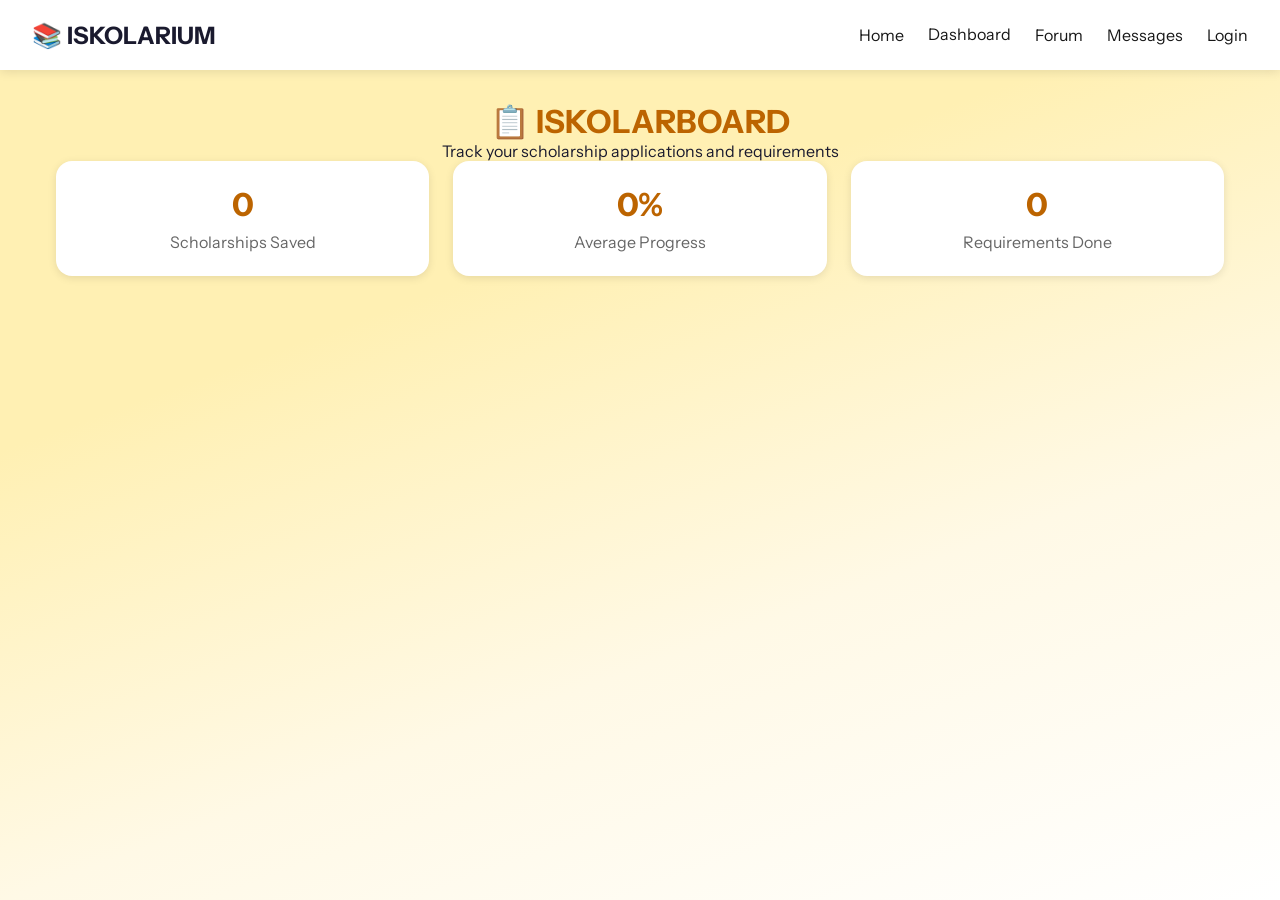
==== dashboard.html @ cd7c4dad "Ready for production" ====
<!DOCTYPE html>
<html lang="en">
<head>
    <meta charset="UTF-8">
    <meta name="viewport" content="width=device-width, initial-scale=1.0, viewport-fit=cover">
    <title>IskolarHub - Your Dashboard</title>
    <link href="https://fonts.googleapis.com/css2?family=Instrument+Sans:wght@400;500;600;700&display=swap" rel="stylesheet">
    <link rel="stylesheet" href="style.css">
    <script src="script.js"></script>
</head>
<body id="dashboard-page">
    <nav>
        <div class="logo">📚 ISKOLARIUM</div>
        <div class="nav-links">
            <a href="index.html">Home</a>
            <a href="dashboard.html" class="active">Dashboard</a>
            <a href="forum.html">Forum</a>
            <a href="messages.html">Messages</a>
            <a href="login.html" id="loginNavLink">Login</a>
            <span id="userWelcome" style="display:none;"></span>
            <button id="logoutBtn" onclick="logout()" style="display:none;" class="nav-btn">Logout</button>
        </div>
    </nav>

    <div class="container">
        <div class="page-header">
            <h1>📋 ISKOLARBOARD</h1>
            <p>Track your scholarship applications and requirements</p>
            <div id="scholarship-list" class="grid-container">
                
        </div>

        <!-- Summary Stats -->
        <div class="summary-stats">
            <div class="summary-card">
                <div class="summary-number" id="totalSaved">0</div>
                <div class="summary-label">Scholarships Saved</div>
            </div>
            <div class="summary-card">
                <div class="summary-number" id="totalProgress">0%</div>
                <div class="summary-label">Average Progress</div>
            </div>
            <div class="summary-card">
                <div class="summary-number" id="totalCompleted">0</div>
                <div class="summary-label">Requirements Done</div>
            </div>
        </div>

        <!-- Tracked Scholarships List -->
        <div id="trackedList"></div>

        <!-- Empty State (shown when no scholarships saved) -->
        <div id="emptyState" class="empty-state" style="display: none;">
            <div class="empty-icon">📭</div>
            <h3>No Scholarships Saved Yet</h3>
            <p>Browse scholarships and save the ones you're interested in.</p>
            <a href="scholarships.html" class="btn-primary">Browse Scholarships →</a>
        </div>
    </div>

    <script>
        window.onload = function() {
            checkLoginStatusOnPage();
            loadDashboard();
        }
    </script>
    <script src="script.js"></script>
</body>
</html>
---- style.css ----
/*============ initialization=================*/
* {
    font-family: 'Instrument Sans', sans-serif;
}


/* ============================================================
   MOBILE FIXES - 
   ============================================================ */

/* Fix viewport and overflow issues */
html, body {
    width: 100%;
    overflow-x: hidden;
    position: relative;
}

body {
    margin: 0;
    padding: 0;
    min-height: 100vh;
}

/* Prevent horizontal scroll on all elements */
* {
    max-width: 100%;
    box-sizing: border-box;
}

/* Make containers responsive */
.container {
    width: 100%;
    max-width: 1200px;
    margin: 0 auto;
    padding: 0 1rem;
    overflow-x: hidden;
}

/* Make all images responsive */
img, picture, video, canvas, svg {
    display: block;
    max-width: 100%;
    height: auto;
}

/* Mobile navigation fixes */
@media (max-width: 768px) {
    nav {
        flex-direction: column;
        padding: 0.75rem;
        gap: 0.5rem;
    }
    
    .nav-links {
        flex-wrap: wrap;
        justify-content: center;
        gap: 0.75rem;
    }
    
    .nav-links a {
        font-size: 0.9rem;
        padding: 0.4rem 0.6rem;
    }
    
    .hero h1 {
        font-size: 1.8rem;
    }
    
    .hero p {
        font-size: 1rem;
    }
    
    .hero-buttons {
        flex-direction: column;
        gap: 0.75rem;
    }
    
    .hero-buttons a {
        width: 100%;
        text-align: center;
    }
    
    .features-grid {
        grid-template-columns: 1fr;
    }
    
    .steps {
        flex-direction: column;
        align-items: center;
    }
    
    .stats-grid {
        flex-direction: column;
        gap: 1.5rem;
    }
    
    .filter-card input {
        width: 100%;
        margin-right: 0;
    }
    
    .scholarship-card {
        flex-direction: column;
        text-align: center;
    }
    
    .save-btn {
        width: 100%;
        margin-top: 0.5rem;
    }
    
    /* Forum mobile fixes */
    .post-options {
        flex-direction: column;
        align-items: flex-start;
        gap: 0.5rem;
    }
    
    .forum-filter {
        justify-content: center;
    }
    
    /* Messages mobile fixes */
    .messages-container {
        flex-direction: column;
    }
    
    .conversations-sidebar {
        width: 100%;
        border-right: none;
        border-bottom: 1px solid #e0e0e0;
    }
    
    .message {
        max-width: 85%;
    }
    
    /* Dashboard mobile fixes */
    .summary-stats {
        grid-template-columns: 1fr;
    }
    
    .dashboard-header {
        flex-direction: column;
        gap: 0.5rem;
        text-align: center;
    }
    
    /* Modal mobile fixes */
    .modal-content {
        width: 95%;
        margin: 1rem;
    }
}

/* Touch-friendly button sizes */
button, 
.btn-primary, 
.btn-secondary,
.save-btn,
.send-btn,
.nav-btn,
.upvote-btn,
.resolve-btn {
    min-height: 44px;
    touch-action: manipulation;
}

/*===================================================*/
* {
    margin: 0;
    padding: 0;
    box-sizing: border-box;
}

body {
    font-family: -apple-system, BlinkMacSystemFont, 'Segoe UI', Roboto, system-ui, sans-serif;
    background: #f8f9fa;
    color: #1a1a2e;
}

/* ============================================================
   NAVIGATION
   ============================================================ */
nav {
    background: #FFFFFF;
    color: #1a1a2e;
    padding: 1rem 2rem;
    display: flex;
    justify-content: space-between;
    align-items: center;
    position: sticky;
    top: 0;
    z-index: 100;
    box-shadow: 0 2px 10px rgba(0,0,0,0.1);
}

.logo {
    font-size: 1.5rem;
    font-weight: bold;
}

.nav-links {
    display: flex;
    align-items: center;
    gap: 1.5rem;
}

.nav-links a {
    color: rgb(23, 23, 23);
    text-decoration: none;
    padding: 0.5rem 0;
    transition: opacity 0.3s;
}

.nav-links a:hover {
    opacity: 0.8;
}

.nav-links a.active {
    border-bottom: 2px solid white;
}

.nav-btn {
    background: rgba(255,255,255,0.2);
    border: none;
    color: white;
    padding: 0.5rem 1rem;
    border-radius: 8px;
    cursor: pointer;
    font-size: 0.9rem;
}

.nav-btn:hover {
    background: rgba(255,255,255,0.3);
}

#userWelcome {
    color: #ffd700;
    font-size: 0.9rem;
}

/* ============================================================
   BUTTONS
   ============================================================ */
.btn-primary {
    background: #FFD700;
    color: #000000;
    border: none;
    padding: 0.75rem 1.5rem;
    border-radius: 8px;
    font-size: 1rem;
    cursor: pointer;
    text-decoration: none;
    display: inline-block;
    transition: background 0.3s;
}

.btn-primary:hover {
    background: #FFD700;
}

.btn-secondary {
    background: transparent;
    color: #FFD700;
    border: 2px solid #FFD700;
    padding: 0.75rem 1.5rem;
    border-radius: 8px;
    font-size: 1rem;
    cursor: pointer;
    text-decoration: none;
    display: inline-block;
    transition: all 0.3s;
}

.btn-secondary:hover {
    background: #FFD700;
    color: white;
}

/* ============================================================
   HERO SECTION
   ============================================================ */
.hero {
    background-image: url('image/Background_sun.png');
    background-size: cover;
    background-position: center;
    background-repeat: no-repeat;
    color: rgb(0, 0, 0);
    min-height: 600px;  
    padding: 6rem 4rem;
    text-align: center;
}

.hero-content {
    background: white;        
    padding: 1.5rem;          
    border-radius: 16px;      
    box-shadow: 0 2px 8px rgba(0,0,0,0.1);  
    max-width: 800px;
    margin: 0 auto;
}

.hero h1 {
    font-size: 3rem;
    margin-bottom: 1rem;
    font-family: 'Fraunces';
}

.hero .highlight {
    color: #bc6400;
}

.hero p {
    font-size: 1.2rem;
    opacity: 0.9;
    margin-bottom: 2rem;
}

.hero-buttons {
    display: flex;
    gap: 1rem;
    justify-content: center;
}

/* ============================================================
   FEATURES SECTION
   ============================================================ */
.features {
    background: #FFF9E6;
    border-radius: 20px;
    padding: 4rem 2rem;
    min-height: 400px;
    margin: 0 auto;
    text-align: center;
}

.features h2 {
    font-size: 2rem;
    font-family: 'Fraunces';
    margin-bottom: 2rem;
    color: #1a1a2e;
}

.features-grid {
    display: grid;
    grid-template-columns: repeat(auto-fit, minmax(250px, 1fr));
    gap: 2rem;
}

.feature-card {
    background: white;
    padding: 2rem;
    border-radius: 16px;
    box-shadow: 0 4px 15px rgba(0,0,0,0.1);
    transition: transform 0.3s;
}

.feature-card:hover {
    transform: translateY(-5px);
}

.feature-icon {
    font-size: 3rem;
    margin-bottom: 1rem;
}

.feature-card h3 {
    margin-bottom: 0.5rem;
    color: #bc6400;
}

/* ============================================================
   HOW IT WORKS
   ============================================================ */
.how-it-works {
    background-image: url('image/footstep_background.png');
    background-size: cover;
    background-position: center;
    background-repeat: no-repeat;
    color: rgb(0, 0, 0);
    padding: 4rem 2rem;
    min-height: 600px;
    text-align: center;
}

.how-it-works h2 {
    font-size: 2rem;
    margin-bottom: 2rem;
    font-family: 'Fraunces';
}

.how-it-works h3, .how-it-works p {
    color: #bc6400;
}

.steps {
    display: flex;
    justify-content: center;
    gap: 3rem;
    flex-wrap: wrap;
    max-width: 1000px;
    margin: 0 auto;
}

.step {
    text-align: center;
    flex: 1;
    min-width: 200px;
}

.step-number {
    background: #FFD700;
    color: rgb(0, 0, 0);
    width: 50px;
    height: 50px;
    border-radius: 50%;
    display: flex;
    align-items: center;
    justify-content: center;
    font-size: 1.5rem;
    font-weight: bold;
    margin: 0 auto 1rem;
}

/* ============================================================
   STATS SECTION
   ============================================================ */
.stats {
    background: #FFF0B3;
    color: rgb(15, 15, 15);
    min-height: 400px;
    padding: 3rem 2rem;
}

.stats-grid {
    display: flex;
    justify-content: center;
    gap: 4rem;
    flex-wrap: wrap;
    max-width: 1000px;
    margin: 0 auto;
}

.stat {
    text-align: center;
}

.stat-number {
    font-size: 2.5rem;
    font-weight: bold;
}

.stat-label {
    opacity: 0.9;
}

/* ============================================================
   CTA SECTION
   ============================================================ */
.cta {
    background-image: url('image/magnifying_glass_background.png');
    background-size: cover;
    background-position: center;
    background-repeat: no-repeat;
    color: rgb(0, 0, 0);
    min-height: 600px;
    padding: 4rem 2rem;
    text-align: center;
}

.cta h2 {
    font-size: 2rem;
    margin-bottom: 1rem;
}

.cta p {
    margin-bottom: 2rem;
    opacity: 0.9;
}

/* ============================================================
   FOOTER
   ============================================================ */
footer {
    background: #ffffff;
    color: rgb(0, 0, 0);
    padding: 2rem;
    text-align: center;
}

.footer-logo {
    font-size: 1.5rem;
    margin-bottom: 0.5rem;
}

.footer-bottom {
    margin-top: 1rem;
    padding-top: 1rem;
    border-top: 1px solid rgba(255,255,255,0.1);
    font-size: 0.8rem;
    opacity: 0.7;
}

/* ============================================================
   CONTAINER & PAGE HEADER
   ============================================================ */
.container {
    max-width: 1200px;
    margin: 2rem auto;
    padding: 0 1rem;
}

.page-header {
    text-align: center;
    margin-bottom: 2rem;
}

.page-header h1 {
    color: #bc6400;
    font-size: 2rem;
}

/* ============================================================
   DASHBOARD STYLES
   ============================================================ */
body#dashboard-page {
    background: #FFF0B3;
    background: linear-gradient(160deg,rgba(255, 240, 179, 1) 0%, rgba(255, 240, 179, 1) 33%, rgba(255, 249, 230, 1) 66%, rgba(255, 255, 255, 1) 100%);
    background-size: cover;
    background-position: center;
    background-attachment: fixed;
}
.summary-stats {
    display: grid;
    grid-template-columns: repeat(auto-fit, minmax(200px, 1fr));
    gap: 1.5rem;
    margin-bottom: 2rem;
}

.summary-card {
    background: white;
    padding: 1.5rem;
    border-radius: 16px;
    text-align: center;
    box-shadow: 0 2px 8px rgba(0,0,0,0.1);
}

.summary-number {
    font-size: 2rem;
    font-weight: bold;
    color: #bc6400;
}

.summary-label {
    color: #666;
    margin-top: 0.5rem;
}

.dashboard-card {
    background: white;
    padding: 1.5rem;
    border-radius: 16px;
    margin-bottom: 1rem;
    box-shadow: 0 2px 8px rgba(0,0,0,0.1);
}

.dashboard-header {
    display: flex;
    justify-content: space-between;
    align-items: center;
    margin-bottom: 1rem;
}

.dashboard-title {
    font-size: 1.2rem;
    color: #1a1a2e;
}

.dashboard-status {
    padding: 0.25rem 0.75rem;
    border-radius: 20px;
    font-size: 0.8rem;
}

.status-progress {
    background: #fff3cd;
    color: #856404;
}

.status-completed {
    background: #d4edda;
    color: #155724;
}

.progress-bar {
    background: #e0e0e0;
    border-radius: 10px;
    height: 20px;
    overflow: hidden;
    margin: 1rem 0;
}

.progress-fill {
    background: #bc6400;
    height: 100%;
    width: 0%;
    transition: width 0.3s;
    border-radius: 10px;
}

.checklist {
    margin-top: 1rem;
}

.checklist-item {
    padding: 0.75rem;
    margin: 0.5rem 0;
    background: #f8f9fa;
    border-radius: 8px;
    display: flex;
    align-items: center;
    gap: 0.75rem;
}

.checklist-item input {
    width: 20px;
    height: 20px;
    cursor: pointer;
}

.checklist-item label {
    cursor: pointer;
    flex: 1;
}

.checklist-item.completed label {
    text-decoration: line-through;
    color: #888;
}

.empty-state {
    text-align: center;
    padding: 4rem;
    background: white;
    border-radius: 16px;
}

.empty-icon {
    font-size: 4rem;
    margin-bottom: 1rem;
}

/* ============================================================
   FORUM STYLES
   ============================================================ */
body#forum-page {
    background: #FFF0B3;
    background: linear-gradient(160deg,rgba(255, 240, 179, 1) 0%, rgba(255, 240, 179, 1) 33%, rgba(255, 249, 230, 1) 66%, rgba(255, 255, 255, 1) 100%);
    background-size: cover;
    background-position: center;
    background-attachment: fixed;
}

   .create-post-card {
    background: white;
    padding: 1.5rem;
    border-radius: 16px;
    margin-bottom: 2rem;
    box-shadow: 0 2px 8px rgba(0,0,0,0.1);
}

.create-post-card textarea {
    width: 100%;
    padding: 1rem;
    border: 1px solid #ddd;
    border-radius: 12px;
    font-family: inherit;
    resize: vertical;
    margin-bottom: 1rem;
}

.post-options {
    display: flex;
    justify-content: space-between;
    align-items: center;
}

.checkbox-label {
    display: flex;
    align-items: center;
    gap: 0.5rem;
    cursor: pointer;
}

.forum-filter {
    display: flex;
    gap: 0.5rem;
    margin-bottom: 1.5rem;
    flex-wrap: wrap;
}

.forum-filter button {
    padding: 0.5rem 1rem;
    border: none;
    border-radius: 20px;
    cursor: pointer;
    background: #e0e0e0;
    transition: all 0.3s;
}

.forum-filter .filter-active {
    background: #bc6400;
    color: white;
}

.post-card {
    background: white;
    padding: 1.5rem;
    border-radius: 16px;
    margin-bottom: 1rem;
    box-shadow: 0 1px 4px rgba(0,0,0,0.1);
}

.post-header {
    display: flex;
    justify-content: space-between;
    align-items: center;
    margin-bottom: 1rem;
}

.post-author {
    display: flex;
    align-items: center;
    gap: 0.5rem;
}

.post-author.anonymous {
    color: #888;
    font-style: italic;
}

.post-badge {
    padding: 0.2rem 0.5rem;
    border-radius: 12px;
    font-size: 0.7rem;
    background: #27ae60;
    color: white;
}

.post-content {
    margin-bottom: 1rem;
    line-height: 1.5;
}

.post-actions {
    display: flex;
    gap: 1rem;
    align-items: center;
}

.upvote-btn {
    background: none;
    border: none;
    cursor: pointer;
    font-size: 1rem;
    padding: 0.25rem 0.5rem;
    border-radius: 20px;
    transition: background 0.3s;
}

.upvote-btn:hover {
    background: #f0f0f0;
}

.resolve-btn {
    background: #27ae60;
    color: white;
    border: none;
    padding: 0.25rem 0.75rem;
    border-radius: 20px;
    cursor: pointer;
}

.resolved-badge {
    color: #27ae60;
    font-size: 0.8rem;
}

.comments-section {
    margin-top: 1rem;
    padding-top: 1rem;
    border-top: 1px solid #eee;
}

.comment {
    padding: 0.75rem;
    background: #f8f9fa;
    border-radius: 8px;
    margin-top: 0.5rem;
}

.comment-header {
    font-size: 0.8rem;
    color: #666;
    margin-bottom: 0.25rem;
}

/* ============================================================
   MESSAGES STYLES
   ============================================================ */
body#messages-page {
    background: #FFF9E6 ;
    background: radial-gradient(circle, rgba(255, 249, 230, 1) 0%, rgba(255, 240, 179, 1) 50%, rgba(255, 239, 174, 1) 57%, rgba(255, 232, 121, 1) 93%, rgba(255, 226, 76, 1) 97%, rgba(255, 215, 0, 1) 100%);
    background-size: cover;
    background-position: center;
    background-attachment: fixed;
}
   .messages-container {
    display: flex;
    gap: 1rem;
    background: white;
    border-radius: 16px;
    overflow: hidden;
    box-shadow: 0 2px 8px rgba(0,0,0,0.1);
    min-height: 500px;
}

.conversations-sidebar {
    width: 300px;
    border-right: 1px solid #e0e0e0;
    background: #f8f9fa;
}

.conversations-header {
    display: flex;
    justify-content: space-between;
    align-items: center;
    padding: 1rem;
    border-bottom: 1px solid #e0e0e0;
}

.new-msg-btn {
    background: #bc6400;
    color: white;
    border: none;
    padding: 0.25rem 0.75rem;
    border-radius: 8px;
    cursor: pointer;
}

.conversations-list {
    max-height: 500px;
    overflow-y: auto;
}

.conversation-item {
    padding: 1rem;
    border-bottom: 1px solid #e0e0e0;
    cursor: pointer;
    transition: background 0.3s;
}

.conversation-item:hover {
    background: #f0f0f0;
}

.conversation-item.active {
    background: #e8e8e8;
}

.conversation-name {
    font-weight: 600;
}

.conversation-preview {
    font-size: 0.8rem;
    color: #666;
    margin-top: 0.25rem;
}

.message-area {
    flex: 1;
    display: flex;
    flex-direction: column;
}

.no-conversation {
    display: flex;
    flex-direction: column;
    align-items: center;
    justify-content: center;
    height: 100%;
    min-height: 400px;
    text-align: center;
    color: #888;
}

.conversation-header {
    padding: 1rem;
    border-bottom: 1px solid #e0e0e0;
    background: #f8f9fa;
}

.messages-list {
    flex: 1;
    padding: 1rem;
    overflow-y: auto;
    max-height: 400px;
    display: flex;
    flex-direction: column;
    gap: 1rem;
}

.message {
    max-width: 70%;
    padding: 0.75rem;
    border-radius: 12px;
}

.message-sent {
    align-self: flex-end;
    background: #8B0000;
    color: white;
}

.message-received {
    align-self: flex-start;
    background: #f0f0f0;
}

.message-anonymous {
    font-size: 0.7rem;
    opacity: 0.7;
    margin-top: 0.25rem;
}

.message-input-area {
    padding: 1rem;
    border-top: 1px solid #e0e0e0;
}

.message-input-area textarea {
    width: 100%;
    padding: 0.75rem;
    border: 1px solid #ddd;
    border-radius: 8px;
    font-family: inherit;
    resize: vertical;
}

.message-options {
    display: flex;
    justify-content: space-between;
    align-items: center;
    margin-top: 0.5rem;
}

.send-btn {
    background: #bc6400;
    color: white;
    border: none;
    padding: 0.5rem 1.5rem;
    border-radius: 8px;
    cursor: pointer;
}

/* ============================================================
   MODAL
   ============================================================ */
.modal {
    position: fixed;
    top: 0;
    left: 0;
    width: 100%;
    height: 100%;
    background: rgba(0,0,0,0.5);
    display: flex;
    align-items: center;
    justify-content: center;
    z-index: 1000;
}

.modal-content {
    background: white;
    border-radius: 16px;
    width: 400px;
    max-width: 90%;
}

.modal-header {
    display: flex;
    justify-content: space-between;
    align-items: center;
    padding: 1rem;
    border-bottom: 1px solid #e0e0e0;
}

.close-btn {
    background: none;
    border: none;
    font-size: 1.5rem;
    cursor: pointer;
}

.modal-body {
    padding: 1rem;
}

.modal-body input {
    width: 100%;
    padding: 0.75rem;
    border: 1px solid #ddd;
    border-radius: 8px;
    margin: 0.5rem 0;
}

.search-results {
    max-height: 200px;
    overflow-y: auto;
}

.search-result-item {
    padding: 0.75rem;
    border-bottom: 1px
}
/* ============================================================
   LOGIN PAGE SPECIFIC STYLES
   ============================================================ */

body#login-page {
    background: #FFF0B3;
    background: linear-gradient(160deg, rgba(255, 240, 179, 1) 0%, rgba(255, 240, 179, 1) 33%, rgba(188, 100, 0, 1) 100%);
    min-height: 100vh;
    display: flex;
    flex-direction: column;
}

/* Make nav transparent for login page */
body#login-page nav {
    background: rgba(255,255,255,0.95);
    backdrop-filter: blur(10px);
    box-shadow: 0 2px 10px rgba(0,0,0,0.05);
}

body#login-page .logo {
    color: #bc6400;
}

body#login-page .nav-links a {
    color: #333;
}

body#login-page .nav-links a:hover {
    color: #bc6400;
}

/* Login wrapper */
.login-wrapper {
    flex: 1;
    display: flex;
    align-items: center;
    justify-content: center;
    padding: 2rem;
}

/* Login Card */
.login-card {
    background: white;
    border-radius: 24px;
    padding: 2.5rem;
    width: 100%;
    max-width: 450px;
    box-shadow: 0 20px 40px rgba(0,0,0,0.15);
    animation: fadeInUp 0.5s ease;
}

@keyframes fadeInUp {
    from {
        opacity: 0;
        transform: translateY(30px);
    }
    to {
        opacity: 1;
        transform: translateY(0);
    }
}

/* Header */
.login-header {
    text-align: center;
    margin-bottom: 2rem;
}

.login-icon {
    font-size: 3rem;
    margin-bottom: 1rem;
}

.login-header h2 {
    color: #1a1a2e;
    font-size: 1.8rem;
    margin-bottom: 0.5rem;
}

.login-header p {
    color: #666;
    font-size: 0.9rem;
}

/* Input Groups */
.input-group {
    margin-bottom: 1.5rem;
}

.input-group label {
    display: block;
    margin-bottom: 0.5rem;
    font-weight: 500;
    color: #333;
}

.input-group input {
    width: 100%;
    padding: 1rem;
    border: 2px solid #e0e0e0;
    border-radius: 12px;
    font-size: 1rem;
    transition: all 0.3s;
    font-family: 'Instrument Sans', sans-serif;
    box-sizing: border-box;
}

.input-group input:focus {
    outline: none;
    border-color: #bc6400;
    box-shadow: 0 0 0 3px rgba(102,126,234,0.1);
}

/* Login Button */
.login-btn {
    width: 100%;
    padding: 1rem;
    background: radial-gradient(circle,rgba(255, 215, 0, 1) 0%, rgba(188, 100, 0, 1) 100%);
    color: white;
    border: none;
    border-radius: 12px;
    font-size: 1rem;
    font-weight: 600;
    cursor: pointer;
    transition: transform 0.2s, box-shadow 0.2s;
}

.login-btn:hover {
    transform: translateY(-2px);
    box-shadow: 0 8px 20px rgba(102,126,234,0.4);
}

/* Register Link */
.register-link {
    text-align: center;
    margin-top: 1.5rem;
    padding-top: 1.5rem;
    border-top: 1px solid #e0e0e0;
}

.register-link a {
    color: #667eea;
    text-decoration: none;
    font-weight: 600;
}

.register-link a:hover {
    text-decoration: underline;
}

/* Mobile Responsive */
@media (max-width: 768px) {
    .login-card {
        padding: 1.5rem;
    }
    
    .login-header h2 {
        font-size: 1.5rem;
    }
    
    .input-group input {
        padding: 0.8rem;
    }
}
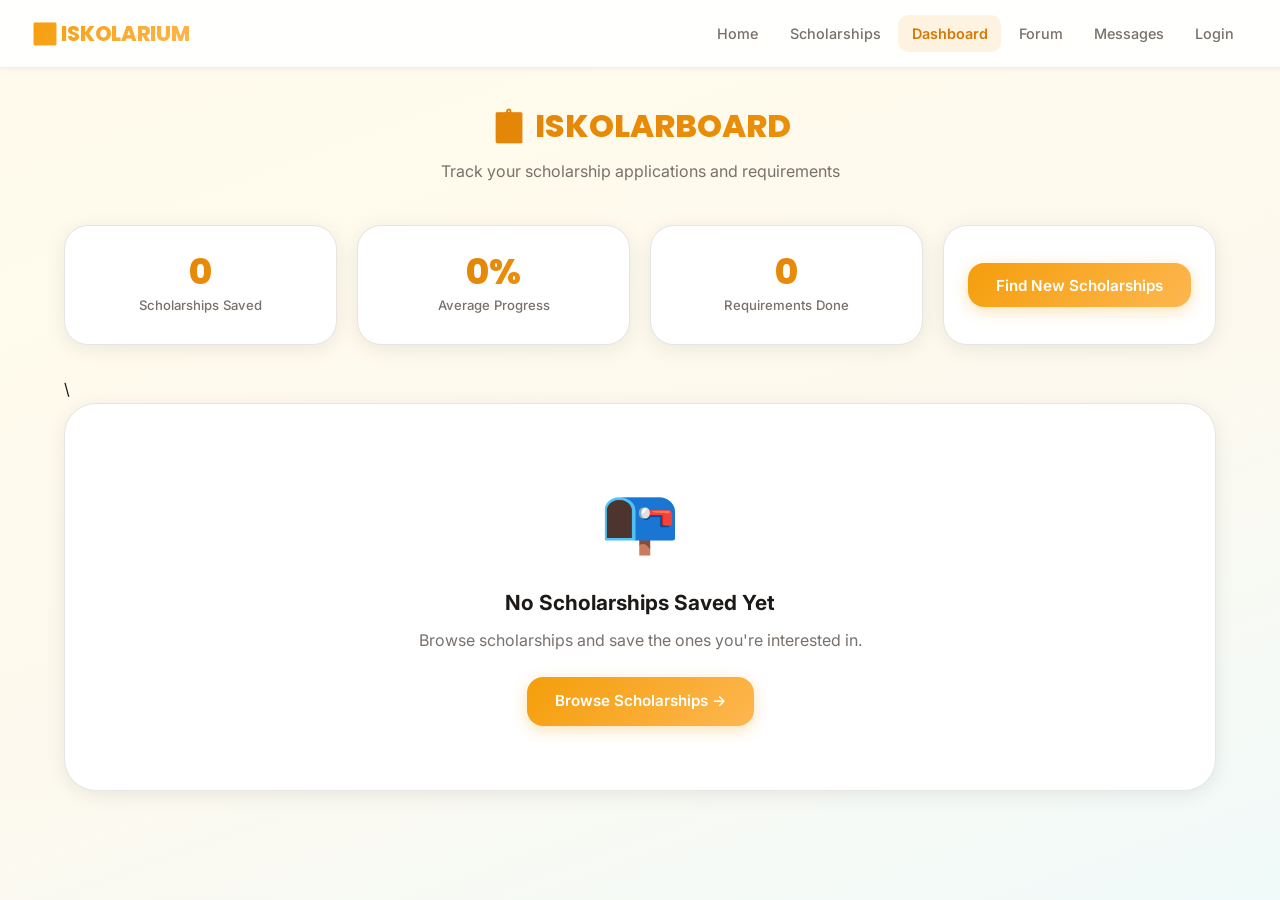
==== commit 94123efd: "revisions only" ====
--- a/dashboard.html
+++ b/dashboard.html
@@ -1,69 +1,99 @@
 <!DOCTYPE html>
 <html lang="en">
 <head>
-    <meta charset="UTF-8">
-    <meta name="viewport" content="width=device-width, initial-scale=1.0, viewport-fit=cover">
-    <title>IskolarHub - Your Dashboard</title>
-    <link href="https://fonts.googleapis.com/css2?family=Instrument+Sans:wght@400;500;600;700&display=swap" rel="stylesheet">
-    <link rel="stylesheet" href="style.css">
-    <script src="script.js"></script>
+  <meta charset="UTF-8">
+  <meta name="viewport" content="width=device-width, initial-scale=1.0, viewport-fit=cover">
+  <meta name="description" content="Iskolarium Dashboard — Track your scholarship applications and requirements.">
+  <title>Iskolarium – My Dashboard</title>
+  <link rel="preconnect" href="https://fonts.googleapis.com">
+  <link href="https://fonts.googleapis.com/css2?family=Inter:wght@300;400;500;600;700&family=Poppins:wght@600;700;800&display=swap" rel="stylesheet">
+  <link rel="stylesheet" href="style.css">
 </head>
 <body id="dashboard-page">
-    <nav>
-        <div class="logo">📚 ISKOLARIUM</div>
-        <div class="nav-links">
-            <a href="index.html">Home</a>
-            <a href="dashboard.html" class="active">Dashboard</a>
-            <a href="forum.html">Forum</a>
-            <a href="messages.html">Messages</a>
-            <a href="login.html" id="loginNavLink">Login</a>
-            <span id="userWelcome" style="display:none;"></span>
-            <button id="logoutBtn" onclick="logout()" style="display:none;" class="nav-btn">Logout</button>
-        </div>
-    </nav>
 
-    <div class="container">
-        <div class="page-header">
-            <h1>📋 ISKOLARBOARD</h1>
-            <p>Track your scholarship applications and requirements</p>
-            <div id="scholarship-list" class="grid-container">
-                
-        </div>
+  <!-- NAV -->
+  <nav>
+    <div class="logo">🌅 ISKOLARIUM</div>
+    <div class="nav-links">
+      <a href="index.html">Home</a>
+      <a href="scholarships.html">Scholarships</a>
+      <a href="dashboard.html" class="active">Dashboard</a>
+      <a href="forum.html">Forum</a>
+      <a href="messages.html">Messages</a>
+      <a href="login.html" id="loginNavLink">Login</a>
+      <span id="userWelcome" style="display:none;"></span>
+      <button id="logoutBtn" onclick="logout()" style="display:none;" class="nav-btn">Logout</button>
+    </div>
+  </nav>
 
-        <!-- Summary Stats -->
-        <div class="summary-stats">
-            <div class="summary-card">
-                <div class="summary-number" id="totalSaved">0</div>
-                <div class="summary-label">Scholarships Saved</div>
-            </div>
-            <div class="summary-card">
-                <div class="summary-number" id="totalProgress">0%</div>
-                <div class="summary-label">Average Progress</div>
-            </div>
-            <div class="summary-card">
-                <div class="summary-number" id="totalCompleted">0</div>
-                <div class="summary-label">Requirements Done</div>
-            </div>
-        </div>
+  <div class="container">
 
-        <!-- Tracked Scholarships List -->
-        <div id="trackedList"></div>
-
-        <!-- Empty State (shown when no scholarships saved) -->
-        <div id="emptyState" class="empty-state" style="display: none;">
-            <div class="empty-icon">📭</div>
-            <h3>No Scholarships Saved Yet</h3>
-            <p>Browse scholarships and save the ones you're interested in.</p>
-            <a href="scholarships.html" class="btn-primary">Browse Scholarships →</a>
-        </div>
+    <!-- PAGE HEADER -->
+    <div class="page-header">
+      <h1>📋 ISKOLARBOARD</h1>
+      <p>Track your scholarship applications and requirements</p>
     </div>
 
-    <script>
-        window.onload = function() {
-            checkLoginStatusOnPage();
-            loadDashboard();
-        }
-    </script>
-    <script src="script.js"></script>
+    <!-- USER PROFILE CARD -->
+    <div id="userProfileCard" style="background:#fff; padding:1.5rem; border-radius:12px; margin-bottom:2rem; box-shadow:0 2px 8px rgba(0,0,0,0.1); display:none;">
+      <div style="display:flex; align-items:center; gap:1rem;">
+        <div style="width:60px; height:60px; border-radius:50%; background:linear-gradient(135deg, #667eea 0%, #764ba2 100%); display:flex; align-items:center; justify-content:center; font-size:24px; color:#fff;">
+          🎓
+        </div>
+        <div style="flex:1;">
+          <h2 id="profileName" style="margin:0; font-size:1.5rem; color:#1a202c;">Loading...</h2>
+          <p id="profileDetails" style="margin:0.25rem 0 0 0; color:#718096; font-size:0.95rem;">Loading profile...</p>
+        </div>
+      </div>
+    </div>
+
+    <!-- Scholarship list (populated by JS) -->
+    <div id="scholarship-list" class="grid-container"></div>
+
+    <!-- SUMMARY STATS -->
+    <div class="summary-stats">
+      <div class="summary-card">
+        <div class="summary-number" id="totalSaved">0</div>
+        <div class="summary-label">Scholarships Saved</div>
+      </div>
+      <div class="summary-card">
+        <div class="summary-number" id="totalProgress">0%</div>
+        <div class="summary-label">Average Progress</div>
+      </div>
+      <div class="summary-card">
+        <div class="summary-number" id="totalCompleted">0</div>
+        <div class="summary-label">Requirements Done</div>
+      </div>
+      <div class="summary-card" style="display:flex;align-items:center;justify-content:center;">
+        <button id="searchBtn" class="btn-primary" onclick="window.location.href='scholarships.html'">
+                      Find New Scholarships
+      </div>
+
+      
+    </div>
+
+    <!-- TRACKED SCHOLARSHIPS -->
+     
+    <div  id="trackedList">\ </div>
+    
+    
+
+    <!-- EMPTY STATE -->
+    <div id="emptyState" class="empty-state" style="display:none;">
+      <div class="empty-icon">📭</div>
+      <h3>No Scholarships Saved Yet</h3>
+      <p>Browse scholarships and save the ones you're interested in.</p>
+      <a href="scholarships.html" class="btn-primary">Browse Scholarships →</a>
+    </div>
+
+  </div>
+
+  <script src="script.js"></script>
+  <script>
+    window.onload = function() {
+      checkLoginStatusOnPage();
+      loadDashboard();
+    }
+  </script>
 </body>
 </html>
--- a/style.css
+++ b/style.css
@@ -1,1190 +1,1751 @@
-/*============ initialization=================*/
-* {
-    font-family: 'Instrument Sans', sans-serif;
-}
-
-
 /* ============================================================
-   MOBILE FIXES - 
+   ISKOLARIUM DESIGN SYSTEM
+   Theme: Hope · Resilience · Strength
    ============================================================ */
 
-/* Fix viewport and overflow issues */
+@import url('https://fonts.googleapis.com/css2?family=Inter:wght@300;400;500;600;700&family=Poppins:wght@600;700;800&display=swap');
+
+/* ── DESIGN TOKENS ── */
+:root {
+  /* Colors */
+  --sunrise:    #FDB750;
+  --gold:       #F59E0B;
+  --gold-dark:  #D97706;
+  --sky:        #38BDF8;
+  --sky-light:  #BAE6FD;
+  --sage:       #4ADE80;
+  --sage-light: #BBF7D0;
+  --cream:      #FFFBEB;
+  --cream2:     #FEF9EE;
+  --white:      #FFFFFF;
+  --text:       #1C1917;
+  --text-muted: #78716C;
+  --border:     #E7E5E4;
+  --border-focus: rgba(245,158,11,0.4);
+
+  /* Shadows */
+  --shadow-sm:  0 1px 4px rgba(0,0,0,0.06);
+  --shadow-md:  0 4px 20px rgba(0,0,0,0.08);
+  --shadow-lg:  0 12px 40px rgba(0,0,0,0.10);
+  --shadow-gold: 0 8px 30px rgba(245,158,11,0.25);
+
+  /* Radii */
+  --r-sm: 10px;
+  --r-md: 16px;
+  --r-lg: 24px;
+  --r-xl: 32px;
+
+  /* Transitions */
+  --t: all 0.3s ease;
+  --t-bounce: all 0.4s cubic-bezier(0.34,1.56,0.64,1);
+}
+
+/* ── RESET ── */
+*, *::before, *::after {
+  box-sizing: border-box;
+  margin: 0;
+  padding: 0;
+}
+
 html, body {
+  width: 100%;
+  overflow-x: hidden;
+}
+
+body {
+  font-family: 'Inter', system-ui, sans-serif;
+  background: var(--cream2);
+  color: var(--text);
+  min-height: 100vh;
+  line-height: 1.6;
+  -webkit-font-smoothing: antialiased;
+}
+
+img, video, svg { display: block; max-width: 100%; }
+
+/* ── NAVIGATION ── */
+nav {
+  background: rgba(255,255,255,0.92);
+  backdrop-filter: blur(16px);
+  -webkit-backdrop-filter: blur(16px);
+  border-bottom: 1px solid rgba(231,229,228,0.6);
+  padding: 0 2rem;
+  height: 68px;
+  display: flex;
+  align-items: center;
+  justify-content: space-between;
+  position: sticky;
+  top: 0;
+  z-index: 500;
+  box-shadow: var(--shadow-sm);
+}
+
+.logo {
+  font-family: 'Poppins', sans-serif;
+  font-size: 1.3rem;
+  font-weight: 800;
+  background: linear-gradient(135deg, var(--gold), var(--sunrise));
+  -webkit-background-clip: text;
+  -webkit-text-fill-color: transparent;
+  background-clip: text;
+  letter-spacing: -0.3px;
+}
+
+.nav-links {
+  display: flex;
+  align-items: center;
+  gap: 0.25rem;
+}
+
+.nav-links a {
+  color: var(--text-muted);
+  text-decoration: none;
+  font-size: 0.9rem;
+  font-weight: 500;
+  padding: 0.45rem 0.85rem;
+  border-radius: var(--r-sm);
+  transition: var(--t);
+}
+
+.nav-links a:hover {
+  color: var(--text);
+  background: rgba(245,158,11,0.08);
+}
+
+.nav-links a.active {
+  color: var(--gold-dark);
+  background: rgba(245,158,11,0.12);
+  font-weight: 600;
+}
+
+#userWelcome {
+  font-size: 0.875rem;
+  font-weight: 600;
+  color: var(--gold-dark);
+  padding: 0.45rem 0.85rem;
+  background: rgba(245,158,11,0.1);
+  border-radius: var(--r-sm);
+}
+
+.nav-btn {
+  background: linear-gradient(135deg, var(--gold), var(--sunrise));
+  color: white;
+  border: none;
+  padding: 0.5rem 1.1rem;
+  border-radius: var(--r-sm);
+  font-size: 0.875rem;
+  font-weight: 600;
+  cursor: pointer;
+  transition: var(--t);
+  box-shadow: 0 2px 8px rgba(245,158,11,0.3);
+}
+
+.nav-btn:hover {
+  transform: translateY(-2px);
+  box-shadow: var(--shadow-gold);
+}
+
+/* ── BUTTONS ── */
+.btn-primary {
+  display: inline-flex;
+  align-items: center;
+  gap: 0.5rem;
+  background: linear-gradient(135deg, var(--gold), var(--sunrise));
+  color: white;
+  border: none;
+  padding: 0.75rem 1.75rem;
+  border-radius: var(--r-md);
+  font-size: 0.95rem;
+  font-weight: 600;
+  font-family: 'Inter', sans-serif;
+  cursor: pointer;
+  text-decoration: none;
+  transition: var(--t);
+  box-shadow: 0 4px 15px rgba(245,158,11,0.3);
+}
+
+.btn-primary:hover {
+  transform: translateY(-3px);
+  box-shadow: var(--shadow-gold);
+}
+
+.btn-primary:active { transform: translateY(-1px); }
+
+.btn-secondary {
+  display: inline-flex;
+  align-items: center;
+  gap: 0.5rem;
+  background: white;
+  color: var(--gold-dark);
+  border: 2px solid var(--gold);
+  padding: 0.73rem 1.75rem;
+  border-radius: var(--r-md);
+  font-size: 0.95rem;
+  font-weight: 600;
+  font-family: 'Inter', sans-serif;
+  cursor: pointer;
+  text-decoration: none;
+  transition: var(--t);
+}
+
+.btn-secondary:hover {
+  background: var(--gold);
+  color: white;
+  transform: translateY(-2px);
+  box-shadow: 0 4px 15px rgba(245,158,11,0.3);
+}
+
+/* ── CONTAINER ── */
+.container {
+  max-width: 1200px;
+  margin: 0 auto;
+  padding: 2rem 1.5rem;
+}
+
+/* ── PAGE HEADER ── */
+.page-header {
+  text-align: center;
+  margin-bottom: 2.5rem;
+}
+
+.page-header h1 {
+  font-family: 'Poppins', sans-serif;
+  font-size: 2rem;
+  font-weight: 800;
+  background: linear-gradient(135deg, var(--gold-dark), var(--gold));
+  -webkit-background-clip: text;
+  -webkit-text-fill-color: transparent;
+  background-clip: text;
+  margin-bottom: 0.5rem;
+}
+
+.page-header p {
+  color: var(--text-muted);
+  font-size: 1rem;
+}
+
+/* ── CARDS ── */
+.card {
+  background: white;
+  border-radius: var(--r-lg);
+  padding: 1.75rem;
+  box-shadow: var(--shadow-md);
+  border: 1px solid rgba(231,229,228,0.5);
+  transition: var(--t);
+}
+
+.card:hover {
+  transform: translateY(-4px);
+  box-shadow: var(--shadow-lg);
+}
+
+/* ── MESSAGE BOX ── */
+.message-box {
+  margin-top: 1rem;
+  padding: 1rem;
+  border-radius: var(--r-sm);
+  text-align: center;
+  font-weight: 500;
+  font-size: 0.9rem;
+  display: none;
+}
+
+.message-box.success {
+  display: block;
+  background: #DCFCE7;
+  color: #166534;
+  border: 1.5px solid #86EFAC;
+}
+
+.message-box.error {
+  display: block;
+  background: #FEE2E2;
+  color: #991B1B;
+  border: 1.5px solid #FCA5A5;
+}
+
+/* ── ANIMATIONS ── */
+@keyframes fadeInUp {
+  from { opacity: 0; transform: translateY(30px); }
+  to   { opacity: 1; transform: translateY(0); }
+}
+
+@keyframes fadeIn {
+  from { opacity: 0; }
+  to   { opacity: 1; }
+}
+
+@keyframes float {
+  0%, 100% { transform: translateY(0); }
+  50%       { transform: translateY(-8px); }
+}
+
+@keyframes pulse-glow {
+  0%, 100% { box-shadow: 0 4px 15px rgba(245,158,11,0.3); }
+  50%       { box-shadow: 0 4px 30px rgba(245,158,11,0.6); }
+}
+
+/* ── HERO ── */
+.hero {
+  background-image: url('image/Background_sun.png');
+  background-size: cover;
+  background-position: center;
+  min-height: 580px;
+  display: flex;
+  align-items: center;
+  justify-content: center;
+  padding: 5rem 2rem;
+  text-align: center;
+  position: relative;
+}
+
+.hero::before {
+  content: '';
+  position: absolute;
+  inset: 0;
+  background: rgba(255,251,235,0.55);
+}
+
+.hero-content {
+  position: relative;
+  background: rgba(255,255,255,0.88);
+  backdrop-filter: blur(12px);
+  border: 1px solid rgba(245,158,11,0.2);
+  padding: 3rem 2.5rem;
+  border-radius: var(--r-xl);
+  max-width: 780px;
+  margin: 0 auto;
+  box-shadow: var(--shadow-lg);
+  animation: fadeInUp 0.7s ease;
+}
+
+.hero h1 {
+  font-family: 'Poppins', sans-serif;
+  font-size: 2.8rem;
+  font-weight: 800;
+  color: var(--text);
+  margin-bottom: 1rem;
+  line-height: 1.2;
+}
+
+.hero .highlight {
+  background: linear-gradient(135deg, var(--gold-dark), var(--sunrise));
+  -webkit-background-clip: text;
+  -webkit-text-fill-color: transparent;
+  background-clip: text;
+}
+
+.hero p {
+  font-size: 1.1rem;
+  color: var(--text-muted);
+  margin-bottom: 2rem;
+  max-width: 580px;
+  margin-left: auto;
+  margin-right: auto;
+}
+
+.hero-buttons {
+  display: flex;
+  gap: 1rem;
+  justify-content: center;
+  flex-wrap: wrap;
+}
+
+/* ── FEATURES ── */
+.features {
+  background: white;
+  padding: 5rem 2rem;
+  text-align: center;
+}
+
+.features h2 {
+  font-family: 'Poppins', sans-serif;
+  font-size: 2rem;
+  font-weight: 700;
+  color: var(--text);
+  margin-bottom: 0.5rem;
+}
+
+.features > p { color: var(--text-muted); margin-bottom: 3rem; }
+
+.features-grid {
+  display: grid;
+  grid-template-columns: repeat(auto-fit, minmax(230px, 1fr));
+  gap: 1.5rem;
+  max-width: 1100px;
+  margin: 0 auto;
+}
+
+.feature-card {
+  background: var(--cream2);
+  padding: 2rem 1.5rem;
+  border-radius: var(--r-lg);
+  border: 1px solid var(--border);
+  transition: var(--t);
+  text-align: center;
+}
+
+.feature-card:hover {
+  transform: translateY(-6px);
+  border-color: var(--gold);
+  box-shadow: 0 8px 30px rgba(245,158,11,0.15);
+}
+
+.feature-icon {
+  font-size: 2.5rem;
+  margin-bottom: 1rem;
+  display: block;
+  animation: float 4s ease-in-out infinite;
+}
+
+.feature-card h3 {
+  font-size: 1.05rem;
+  font-weight: 700;
+  color: var(--gold-dark);
+  margin-bottom: 0.5rem;
+}
+
+.feature-card p {
+  font-size: 0.9rem;
+  color: var(--text-muted);
+  line-height: 1.6;
+}
+
+/* ── HOW IT WORKS ── */
+.how-it-works {
+  background-image: url('image/footstep_background.png');
+  background-size: cover;
+  background-position: center;
+  position: relative;
+  padding: 5rem 2rem;
+  min-height: 480px;
+  text-align: center;
+}
+
+.how-it-works::before {
+  content: '';
+  position: absolute;
+  inset: 0;
+  background: rgba(255,251,235,0.75);
+}
+
+.how-it-works > * { position: relative; }
+
+.how-it-works h2 {
+  font-family: 'Poppins', sans-serif;
+  font-size: 2rem;
+  font-weight: 700;
+  color: var(--text);
+  margin-bottom: 2.5rem;
+}
+
+.steps {
+  display: flex;
+  justify-content: center;
+  gap: 2.5rem;
+  flex-wrap: wrap;
+  max-width: 900px;
+  margin: 0 auto;
+}
+
+.step {
+  flex: 1;
+  min-width: 180px;
+  max-width: 250px;
+  text-align: center;
+}
+
+.step-number {
+  background: linear-gradient(135deg, var(--gold), var(--sunrise));
+  color: white;
+  width: 56px;
+  height: 56px;
+  border-radius: 50%;
+  display: flex;
+  align-items: center;
+  justify-content: center;
+  font-size: 1.4rem;
+  font-weight: 800;
+  margin: 0 auto 1rem;
+  box-shadow: 0 4px 15px rgba(245,158,11,0.35);
+}
+
+.step h3 { font-weight: 700; color: var(--text); margin-bottom: 0.4rem; }
+.step p  { font-size: 0.9rem; color: var(--text-muted); }
+
+/* ── STATS ── */
+.stats {
+  background: linear-gradient(135deg, var(--gold) 0%, var(--sunrise) 100%);
+  padding: 4rem 2rem;
+}
+
+.stats-grid {
+  display: flex;
+  justify-content: center;
+  gap: 4rem;
+  flex-wrap: wrap;
+  max-width: 900px;
+  margin: 0 auto;
+}
+
+.stat { text-align: center; }
+
+.stat-number {
+  font-family: 'Poppins', sans-serif;
+  font-size: 2.8rem;
+  font-weight: 800;
+  color: white;
+  line-height: 1;
+  margin-bottom: 0.35rem;
+}
+
+.stat-label {
+  font-size: 0.95rem;
+  color: rgba(255,255,255,0.85);
+  font-weight: 500;
+}
+
+/* ── CTA ── */
+.cta {
+  background-image: url('image/magnifying_glass_background.png');
+  background-size: cover;
+  background-position: center;
+  position: relative;
+  min-height: 420px;
+  padding: 5rem 2rem;
+  text-align: center;
+  display: flex;
+  align-items: center;
+  justify-content: center;
+}
+
+.cta::before {
+  content: '';
+  position: absolute;
+  inset: 0;
+  background: rgba(255,251,235,0.78);
+}
+
+.cta > * { position: relative; }
+
+.cta-inner { max-width: 600px; margin: 0 auto; }
+
+.cta h2 {
+  font-family: 'Poppins', sans-serif;
+  font-size: 2rem;
+  font-weight: 800;
+  color: var(--text);
+  margin-bottom: 0.75rem;
+}
+
+.cta p { color: var(--text-muted); margin-bottom: 2rem; font-size: 1.05rem; }
+
+/* ── FOOTER ── */
+footer {
+  background: white;
+  border-top: 1px solid var(--border);
+  padding: 2.5rem 2rem;
+  text-align: center;
+  color: var(--text-muted);
+}
+
+.footer-logo {
+  font-family: 'Poppins', sans-serif;
+  font-size: 1.2rem;
+  font-weight: 800;
+  background: linear-gradient(135deg, var(--gold), var(--sunrise));
+  -webkit-background-clip: text;
+  -webkit-text-fill-color: transparent;
+  background-clip: text;
+  margin-bottom: 0.5rem;
+}
+
+.footer-bottom {
+  margin-top: 1rem;
+  padding-top: 1rem;
+  border-top: 1px solid var(--border);
+  font-size: 0.8rem;
+  opacity: 0.7;
+}
+
+/* ── SCHOLARSHIPS PAGE ── */
+body#scholarships-page {
+  background: linear-gradient(160deg, #FFFBEB 0%, #FEF9EE 60%, #F0FAFA 100%);
+  background-attachment: fixed;
+}
+
+.filter-card {
+  background: white;
+  border-radius: var(--r-lg);
+  padding: 1.75rem 2rem;
+  margin-bottom: 2rem;
+  box-shadow: var(--shadow-md);
+  border: 1px solid var(--border);
+  display: flex;
+  flex-wrap: wrap;
+  align-items: flex-end;
+  gap: 1rem;
+}
+
+.filter-card h2 {
+  width: 100%;
+  font-family: 'Poppins', sans-serif;
+  font-size: 1.2rem;
+  font-weight: 700;
+  color: var(--gold-dark);
+  margin-bottom: 0.25rem;
+}
+
+.filter-card input {
+  flex: 1;
+  min-width: 150px;
+  padding: 0.75rem 1rem;
+  border: 2px solid var(--border);
+  border-radius: var(--r-sm);
+  font-size: 0.9rem;
+  font-family: 'Inter', sans-serif;
+  transition: var(--t);
+  background: var(--cream2);
+  color: var(--text);
+}
+
+.filter-card input:focus {
+  outline: none;
+  border-color: var(--gold);
+  box-shadow: 0 0 0 4px var(--border-focus);
+  background: white;
+  transform: translateY(-1px);
+}
+
+.filter-card button {
+  background: linear-gradient(135deg, var(--gold), var(--sunrise));
+  color: white;
+  border: none;
+  padding: 0.75rem 1.5rem;
+  border-radius: var(--r-sm);
+  font-size: 0.95rem;
+  font-weight: 600;
+  cursor: pointer;
+  transition: var(--t);
+  white-space: nowrap;
+}
+
+.filter-card button:hover {
+  transform: translateY(-2px);
+  box-shadow: var(--shadow-gold);
+}
+
+/* Scholarship card (dynamically generated) */
+.scholarship-card {
+  background: white;
+  border-radius: var(--r-lg);
+  padding: 1.5rem;
+  margin-bottom: 1.25rem;
+  box-shadow: var(--shadow-md);
+  border: 1px solid rgba(231,229,228,0.5);
+  display: flex;
+  align-items: flex-start;
+  gap: 1.25rem;
+  transition: var(--t);
+  position: relative;
+  overflow: hidden;
+}
+
+.scholarship-card::before {
+  content: '';
+  position: absolute;
+  left: 0;
+  top: 0;
+  bottom: 0;
+  width: 4px;
+  background: linear-gradient(180deg, var(--gold), var(--sunrise));
+  border-radius: 4px 0 0 4px;
+}
+
+.scholarship-card:hover {
+  transform: translateY(-5px);
+  box-shadow: 0 16px 45px rgba(245,158,11,0.15);
+  border-color: rgba(245,158,11,0.25);
+}
+
+.scholarship-card h3 {
+  font-size: 1.05rem;
+  font-weight: 700;
+  color: var(--text);
+  margin-bottom: 0.3rem;
+}
+
+.scholarship-card p {
+  font-size: 0.88rem;
+  color: var(--text-muted);
+  margin-bottom: 0.3rem;
+  line-height: 1.5;
+}
+
+.scholarship-card .save-btn {
+  background: linear-gradient(135deg, var(--gold), var(--sunrise));
+  color: white;
+  border: none;
+  padding: 0.55rem 1.1rem;
+  border-radius: var(--r-sm);
+  font-size: 0.85rem;
+  font-weight: 600;
+  cursor: pointer;
+  transition: var(--t);
+  white-space: nowrap;
+  flex-shrink: 0;
+  align-self: center;
+  margin-left: auto;
+}
+
+.scholarship-card .save-btn:hover {
+  transform: translateY(-2px);
+  box-shadow: 0 4px 15px rgba(245,158,11,0.4);
+}
+
+.grid-container {
+  display: grid;
+  grid-template-columns: repeat(auto-fill, minmax(300px, 1fr));
+  gap: 1.25rem;
+}
+
+/* ── DASHBOARD PAGE ── */
+body#dashboard-page {
+  background: linear-gradient(160deg, #FFFBEB 0%, #FEF9EE 55%, #F0FAFA 100%);
+  background-attachment: fixed;
+}
+
+.summary-stats {
+  display: grid;
+  grid-template-columns: repeat(auto-fit, minmax(180px, 1fr));
+  gap: 1.25rem;
+  margin-bottom: 2rem;
+}
+
+.summary-card {
+  background: white;
+  padding: 1.75rem 1.5rem;
+  border-radius: var(--r-lg);
+  text-align: center;
+  box-shadow: var(--shadow-md);
+  border: 1px solid var(--border);
+  transition: var(--t);
+}
+
+.summary-card:hover { transform: translateY(-3px); box-shadow: var(--shadow-lg); }
+
+.summary-number {
+  font-family: 'Poppins', sans-serif;
+  font-size: 2.2rem;
+  font-weight: 800;
+  background: linear-gradient(135deg, var(--gold-dark), var(--gold));
+  -webkit-background-clip: text;
+  -webkit-text-fill-color: transparent;
+  background-clip: text;
+  line-height: 1;
+  margin-bottom: 0.4rem;
+}
+
+.summary-label {
+  font-size: 0.82rem;
+  color: var(--text-muted);
+  font-weight: 500;
+}
+
+.dashboard-header {
+  display: flex;
+  justify-content: flex-end;
+  align-items: center;
+  margin-bottom: 1rem;
+}
+
+.dashboard-card {
+  background: white;
+  border-radius: var(--r-lg);
+  padding: 1.5rem;
+  margin-bottom: 1.25rem;
+  box-shadow: var(--shadow-md);
+  border: 1px solid var(--border);
+}
+
+.dashboard-title {
+  font-size: 1rem;
+  font-weight: 700;
+  color: var(--text);
+}
+
+.dashboard-status {
+  padding: 0.25rem 0.7rem;
+  border-radius: 20px;
+  font-size: 0.78rem;
+  font-weight: 600;
+}
+
+.status-progress  { background: #FEF3C7; color: #92400E; }
+.status-completed { background: #D1FAE5; color: #065F46; }
+
+.progress-bar {
+  background: var(--border);
+  border-radius: 10px;
+  height: 10px;
+  overflow: hidden;
+  margin: 1rem 0;
+}
+
+.progress-fill {
+  background: linear-gradient(90deg, var(--gold), var(--sunrise));
+  height: 100%;
+  width: 0%;
+  transition: width 0.6s ease;
+  border-radius: 10px;
+}
+
+.checklist-item {
+  padding: 0.65rem 0.9rem;
+  margin: 0.4rem 0;
+  background: var(--cream2);
+  border-radius: var(--r-sm);
+  display: flex;
+  align-items: center;
+  gap: 0.7rem;
+  transition: var(--t);
+  border: 1px solid transparent;
+}
+
+.checklist-item:hover { border-color: var(--gold); }
+
+.checklist-item input { width: 18px; height: 18px; cursor: pointer; accent-color: var(--gold); }
+.checklist-item label { cursor: pointer; flex: 1; font-size: 0.9rem; }
+.checklist-item.completed label { text-decoration: line-through; color: #aaa; }
+
+.empty-state {
+  text-align: center;
+  padding: 4rem 2rem;
+  background: white;
+  border-radius: var(--r-xl);
+  box-shadow: var(--shadow-md);
+  border: 1px solid var(--border);
+}
+
+.empty-icon { font-size: 4rem; margin-bottom: 1rem; animation: float 3s ease-in-out infinite; }
+.empty-state h3 { font-size: 1.3rem; font-weight: 700; color: var(--text); margin-bottom: 0.5rem; }
+.empty-state p  { color: var(--text-muted); margin-bottom: 1.5rem; }
+
+/* ── FORUM PAGE ── */
+body#forum-page {
+  background: linear-gradient(160deg, #FFFBEB 0%, #FEF9EE 55%, #F0FAFA 100%);
+  background-attachment: fixed;
+}
+
+.create-post-card {
+  background: white;
+  padding: 1.75rem;
+  border-radius: var(--r-lg);
+  margin-bottom: 1.75rem;
+  box-shadow: var(--shadow-md);
+  border: 1px solid var(--border);
+}
+
+.create-post-card h3 {
+  font-size: 1rem;
+  font-weight: 700;
+  color: var(--text);
+  margin-bottom: 0.85rem;
+}
+
+.create-post-card textarea {
+  width: 100%;
+  padding: 0.9rem 1rem;
+  border: 2px solid var(--border);
+  border-radius: var(--r-sm);
+  font-family: 'Inter', sans-serif;
+  font-size: 0.9rem;
+  resize: vertical;
+  transition: var(--t);
+  color: var(--text);
+  background: var(--cream2);
+}
+
+.create-post-card textarea:focus {
+  outline: none;
+  border-color: var(--gold);
+  box-shadow: 0 0 0 4px var(--border-focus);
+  background: white;
+}
+
+.post-options {
+  display: flex;
+  justify-content: space-between;
+  align-items: center;
+  margin-top: 0.85rem;
+  flex-wrap: wrap;
+  gap: 0.75rem;
+}
+
+.checkbox-label {
+  display: flex;
+  align-items: center;
+  gap: 0.5rem;
+  cursor: pointer;
+  font-size: 0.88rem;
+  color: var(--text-muted);
+  font-weight: 500;
+}
+
+.checkbox-label input { accent-color: var(--gold); width: 16px; height: 16px; }
+
+.forum-filter {
+  display: flex;
+  gap: 0.5rem;
+  margin-bottom: 1.5rem;
+  flex-wrap: wrap;
+}
+
+.forum-filter button {
+  padding: 0.45rem 1rem;
+  border: 2px solid var(--border);
+  border-radius: 20px;
+  cursor: pointer;
+  background: white;
+  font-size: 0.85rem;
+  font-weight: 500;
+  color: var(--text-muted);
+  transition: var(--t);
+}
+
+.forum-filter button:hover {
+  border-color: var(--gold);
+  color: var(--gold-dark);
+}
+
+.forum-filter .filter-active,
+.forum-filter .filter-btn.filter-active {
+  background: linear-gradient(135deg, var(--gold), var(--sunrise));
+  border-color: transparent;
+  color: white;
+  font-weight: 600;
+}
+
+.post-card {
+  background: white;
+  padding: 1.5rem;
+  border-radius: var(--r-lg);
+  margin-bottom: 1rem;
+  box-shadow: var(--shadow-sm);
+  border: 1px solid var(--border);
+  transition: var(--t);
+}
+
+.post-card:hover { box-shadow: var(--shadow-md); transform: translateY(-2px); }
+
+.post-header {
+  display: flex;
+  justify-content: space-between;
+  align-items: center;
+  margin-bottom: 0.85rem;
+}
+
+.post-author { display: flex; align-items: center; gap: 0.5rem; font-weight: 600; font-size: 0.9rem; }
+.post-author.anonymous { color: var(--text-muted); font-style: italic; font-weight: 400; }
+
+.post-badge {
+  padding: 0.2rem 0.6rem;
+  border-radius: 12px;
+  font-size: 0.72rem;
+  font-weight: 700;
+  background: linear-gradient(135deg, #4ADE80, #22C55E);
+  color: white;
+}
+
+.post-content { margin-bottom: 1rem; line-height: 1.6; font-size: 0.92rem; color: var(--text); }
+
+.post-actions { display: flex; gap: 0.75rem; align-items: center; }
+
+.upvote-btn {
+  background: none;
+  border: 1.5px solid var(--border);
+  cursor: pointer;
+  font-size: 0.85rem;
+  padding: 0.3rem 0.75rem;
+  border-radius: 20px;
+  transition: var(--t);
+  color: var(--text-muted);
+  font-weight: 500;
+}
+
+.upvote-btn:hover {
+  background: rgba(245,158,11,0.08);
+  border-color: var(--gold);
+  color: var(--gold-dark);
+}
+
+.resolve-btn {
+  background: linear-gradient(135deg, #4ADE80, #22C55E);
+  color: white;
+  border: none;
+  padding: 0.3rem 0.85rem;
+  border-radius: 20px;
+  cursor: pointer;
+  font-size: 0.82rem;
+  font-weight: 600;
+  transition: var(--t);
+}
+
+.resolve-btn:hover { transform: translateY(-2px); box-shadow: 0 4px 12px rgba(74,222,128,0.4); }
+
+.resolved-badge { color: #22C55E; font-size: 0.82rem; font-weight: 600; }
+
+.comments-section { margin-top: 1rem; padding-top: 1rem; border-top: 1px solid var(--border); }
+
+.comment {
+  padding: 0.65rem 0.85rem;
+  background: var(--cream2);
+  border-radius: var(--r-sm);
+  margin-top: 0.5rem;
+  border-left: 3px solid var(--gold);
+}
+
+.comment-header { font-size: 0.78rem; color: var(--text-muted); margin-bottom: 0.25rem; }
+
+.loading-state { text-align: center; padding: 3rem; color: var(--text-muted); }
+
+/* ── MESSAGES PAGE ── */
+body#messages-page {
+  background: #f0f2f5;
+  background-attachment: fixed;
+}
+
+.messages-container {
+  display: flex;
+  gap: 0;
+  background: white;
+  border-radius: 12px;
+  overflow: hidden;
+  box-shadow: 0 2px 12px rgba(0,0,0,0.08);
+  border: 1px solid #e4e6eb;
+  min-height: 600px;
+  max-height: 85vh;
+}
+
+.conversations-sidebar {
+  width: 360px;
+  border-right: 1px solid #e4e6eb;
+  background: white;
+  flex-shrink: 0;
+  display: flex;
+  flex-direction: column;
+}
+
+.conversations-header {
+  display: flex;
+  justify-content: space-between;
+  align-items: center;
+  padding: 1rem 1.25rem;
+  border-bottom: 1px solid #e4e6eb;
+  background: white;
+}
+
+.conversations-header h3 { 
+  font-size: 1.5rem;
+  font-weight: 700;
+  color: #050505;
+  font-family: 'Inter', sans-serif;
+}
+
+.new-msg-btn {
+  background: white;
+  color: #0084ff;
+  border: none;
+  padding: 0.5rem;
+  border-radius: 50%;
+  font-size: 1.2rem;
+  font-weight: 600;
+  cursor: pointer;
+  transition: background 0.2s ease;
+  width: 36px;
+  height: 36px;
+  display: flex;
+  align-items: center;
+  justify-content: center;
+}
+
+.new-msg-btn:hover { 
+  background: #f0f2f5;
+}
+
+.conversations-list { 
+  flex: 1;
+  overflow-y: auto;
+  background: white;
+}
+
+.conversation-item {
+  padding: 0.75rem 1rem;
+  cursor: pointer;
+  transition: background 0.15s ease;
+  display: flex;
+  align-items: center;
+  gap: 12px;
+  border: none;
+}
+
+.conversation-item:hover { 
+  background: #f2f3f5;
+}
+
+.conversation-item.active { 
+  background: #e7f3ff;
+}
+
+.conversation-avatar {
+  width: 56px;
+  height: 56px;
+  border-radius: 50%;
+  background: linear-gradient(135deg, #667eea, #764ba2);
+  color: white;
+  display: flex;
+  align-items: center;
+  justify-content: center;
+  font-weight: 600;
+  font-size: 1.25rem;
+  flex-shrink: 0;
+}
+
+.conversation-info {
+  flex: 1;
+  min-width: 0;
+}
+
+.conversation-name { 
+  font-weight: 600;
+  font-size: 0.9375rem;
+  color: #050505;
+  margin-bottom: 2px;
+}
+
+.conversation-preview { 
+  font-size: 0.8125rem;
+  color: #65676b;
+  white-space: nowrap;
+  overflow: hidden;
+  text-overflow: ellipsis;
+}
+
+.message-area { 
+  flex: 1;
+  display: flex;
+  flex-direction: column;
+  min-width: 0;
+  background: white;
+}
+
+.no-conversation {
+  display: flex;
+  flex-direction: column;
+  align-items: center;
+  justify-content: center;
+  height: 100%;
+  min-height: 400px;
+  text-align: center;
+  color: #65676b;
+  gap: 0.75rem;
+  background: white;
+}
+
+.no-conversation .empty-icon {
+  font-size: 4rem;
+  margin-bottom: 0.5rem;
+}
+
+.no-conversation h3 { 
+  font-size: 1.25rem;
+  font-weight: 600;
+  color: #050505;
+}
+
+.no-conversation p  { 
+  font-size: 0.9375rem;
+  color: #65676b;
+}
+
+.conversation-header {
+  padding: 0.875rem 1.25rem;
+  border-bottom: 1px solid #e4e6eb;
+  background: white;
+  display: flex;
+  align-items: center;
+  gap: 12px;
+  box-shadow: 0 1px 2px rgba(0,0,0,0.04);
+}
+
+.conversation-header h3 { 
+  font-size: 0.9375rem;
+  font-weight: 600;
+  color: #050505;
+}
+
+.messages-list {
+  flex: 1;
+  padding: 1.25rem 1rem;
+  overflow-y: auto;
+  display: flex;
+  flex-direction: column;
+  gap: 0.25rem;
+  background: white;
+}
+
+.message-bubble {
+  max-width: 60%;
+  padding: 0.5rem 0.75rem;
+  border-radius: 18px;
+  font-size: 0.9375rem;
+  line-height: 1.4;
+  word-wrap: break-word;
+  animation: fadeIn 0.2s ease;
+  position: relative;
+}
+
+.message-sent {
+  align-self: flex-end;
+  background: #0084ff;
+  color: white;
+  border-bottom-right-radius: 4px;
+  margin-left: auto;
+}
+
+.message-received {
+  align-self: flex-start;
+  background: #e4e6eb;
+  color: #050505;
+  border-bottom-left-radius: 4px;
+  margin-right: auto;
+}
+
+.message-timestamp {
+  font-size: 0.6875rem;
+  color: #65676b;
+  margin-top: 4px;
+  text-align: center;
+  opacity: 0;
+  transition: opacity 0.2s ease;
+}
+
+.message-bubble:hover .message-timestamp {
+  opacity: 1;
+}
+
+.message-input-area {
+  padding: 0.75rem 1rem;
+  border-top: 1px solid #e4e6eb;
+  background: white;
+  display: flex;
+  align-items: center;
+  gap: 8px;
+}
+
+.message-input-area textarea {
+  flex: 1;
+  padding: 0.625rem 0.875rem;
+  border: none;
+  border-radius: 20px;
+  background: #f0f2f5;
+  font-family: 'Inter', sans-serif;
+  font-size: 0.9375rem;
+  resize: none;
+  transition: background 0.2s ease;
+  outline: none;
+  max-height: 100px;
+  min-height: 36px;
+}
+
+.message-input-area textarea:focus {
+  background: #e4e6eb;
+}
+
+.message-input-area textarea::placeholder {
+  color: #65676b;
+}
+
+.message-options {
+  display: flex;
+  align-items: center;
+  gap: 8px;
+}
+
+.emoji-btn {
+  background: none;
+  border: none;
+  font-size: 1.25rem;
+  cursor: pointer;
+  padding: 0.375rem;
+  border-radius: 50%;
+  transition: background 0.2s ease;
+  color: #0084ff;
+  display: flex;
+  align-items: center;
+  justify-content: center;
+}
+
+.emoji-btn:hover {
+  background: #f0f2f5;
+}
+
+.send-btn {
+  background: #0084ff;
+  color: white;
+  border: none;
+  padding: 0;
+  border-radius: 50%;
+  font-size: 1rem;
+  font-weight: 600;
+  cursor: pointer;
+  transition: all 0.2s ease;
+  width: 36px;
+  height: 36px;
+  display: flex;
+  align-items: center;
+  justify-content: center;
+}
+
+.send-btn:hover { 
+  background: #0073e6;
+  transform: scale(1.05);
+}
+
+.send-btn:active {
+  transform: scale(0.95);
+}
+
+/* ── MODAL ── */
+.modal {
+  position: fixed;
+  inset: 0;
+  background: rgba(28,25,23,0.5);
+  backdrop-filter: blur(4px);
+  display: flex;
+  align-items: center;
+  justify-content: center;
+  z-index: 1000;
+}
+
+.modal-content {
+  background: white;
+  border-radius: var(--r-xl);
+  width: 420px;
+  max-width: 94%;
+  box-shadow: var(--shadow-lg);
+  animation: fadeInUp 0.3s ease;
+}
+
+.modal-header {
+  display: flex;
+  justify-content: space-between;
+  align-items: center;
+  padding: 1.25rem 1.5rem;
+  border-bottom: 1px solid var(--border);
+}
+
+.modal-header h3 { font-size: 1rem; font-weight: 700; }
+
+.close-btn {
+  background: none;
+  border: none;
+  font-size: 1.4rem;
+  cursor: pointer;
+  color: var(--text-muted);
+  transition: var(--t);
+  line-height: 1;
+}
+
+.close-btn:hover { color: var(--text); }
+
+.modal-body { padding: 1.25rem 1.5rem; }
+
+.modal-body label { font-size: 0.88rem; font-weight: 500; color: var(--text-muted); }
+
+.modal-body input {
+  width: 100%;
+  padding: 0.75rem 1rem;
+  border: 2px solid var(--border);
+  border-radius: var(--r-sm);
+  margin: 0.5rem 0;
+  font-family: 'Inter', sans-serif;
+  font-size: 0.9rem;
+  transition: var(--t);
+}
+
+.modal-body input:focus {
+  outline: none;
+  border-color: var(--gold);
+  box-shadow: 0 0 0 3px var(--border-focus);
+}
+
+.modal-footer {
+  padding: 1rem 1.5rem;
+  border-top: 1px solid var(--border);
+  display: flex;
+  justify-content: flex-end;
+}
+
+.search-results { max-height: 220px; overflow-y: auto; }
+
+.search-result-item {
+  padding: 0.75rem;
+  border-bottom: 1px solid var(--border);
+  cursor: pointer;
+  border-radius: var(--r-sm);
+  transition: var(--t);
+  display: flex;
+  flex-direction: column;
+  gap: 0.2rem;
+}
+
+.search-result-item:hover { background: rgba(245,158,11,0.07); }
+.search-result-item strong { font-size: 0.9rem; }
+.search-result-item small { color: var(--text-muted); font-size: 0.78rem; }
+
+/* ── LOGIN PAGE ── */
+body#login-page {
+  background: linear-gradient(135deg, var(--cream) 0%, #FEF9EE 50%, #EFF6FF 100%);
+  min-height: 100vh;
+  display: flex;
+  flex-direction: column;
+}
+
+.login-wrapper {
+  flex: 1;
+  display: flex;
+  align-items: center;
+  justify-content: center;
+  padding: 2.5rem 1.5rem;
+}
+
+.login-card {
+  background: white;
+  border-radius: var(--r-xl);
+  padding: 3rem 2.5rem;
+  width: 100%;
+  max-width: 460px;
+  box-shadow: 0 20px 60px rgba(245,158,11,0.15);
+  border: 1px solid rgba(245,158,11,0.1);
+  animation: fadeInUp 0.5s ease;
+}
+
+.login-header { text-align: center; margin-bottom: 2rem; }
+
+.login-icon {
+  font-size: 3.5rem;
+  margin-bottom: 0.75rem;
+  display: block;
+  animation: float 3s ease-in-out infinite;
+}
+
+.login-header h2 {
+  font-family: 'Poppins', sans-serif;
+  font-size: 1.9rem;
+  font-weight: 800;
+  background: linear-gradient(135deg, var(--gold-dark), var(--gold));
+  -webkit-background-clip: text;
+  -webkit-text-fill-color: transparent;
+  background-clip: text;
+  margin-bottom: 0.3rem;
+}
+
+.login-header p { color: var(--text-muted); font-size: 0.9rem; }
+
+.login-form { display: flex; flex-direction: column; gap: 0; }
+
+.login-btn {
+  width: 100%;
+  padding: 0.95rem;
+  background: linear-gradient(135deg, var(--gold), var(--sunrise));
+  color: white;
+  border: none;
+  border-radius: var(--r-md);
+  font-size: 1rem;
+  font-weight: 700;
+  font-family: 'Inter', sans-serif;
+  cursor: pointer;
+  display: flex;
+  align-items: center;
+  justify-content: center;
+  gap: 0.6rem;
+  margin-top: 1.25rem;
+  transition: var(--t);
+  box-shadow: 0 4px 20px rgba(245,158,11,0.3);
+}
+
+.login-btn:hover { transform: translateY(-3px); box-shadow: var(--shadow-gold); }
+.login-btn:active { transform: translateY(-1px); }
+
+.login-btn .btn-icon { font-size: 1.2rem; transition: var(--t-bounce); }
+.login-btn:hover .btn-icon { transform: translateX(5px); }
+
+.register-link {
+  text-align: center;
+  margin-top: 1.5rem;
+  color: var(--text-muted);
+  font-size: 0.88rem;
+}
+
+.register-link a { color: var(--gold-dark); font-weight: 600; text-decoration: none; transition: var(--t); }
+.register-link a:hover { color: var(--gold); text-decoration: underline; }
+
+/* ── REGISTER PAGE ── */
+body#register-page {
+  background: linear-gradient(135deg, var(--cream) 0%, #FEF9EE 50%, #EFF6FF 100%);
+  min-height: 100vh;
+  display: flex;
+  flex-direction: column;
+}
+
+.register-container {
+  flex: 1;
+  display: flex;
+  align-items: flex-start;
+  justify-content: center;
+  padding: 3rem 1.5rem;
+}
+
+.register-card {
+  background: white;
+  border-radius: var(--r-xl);
+  padding: 3rem 2.5rem;
+  width: 100%;
+  max-width: 700px;
+  box-shadow: 0 20px 60px rgba(245,158,11,0.12);
+  border: 1px solid rgba(245,158,11,0.1);
+  animation: fadeInUp 0.5s ease;
+}
+
+.register-header { text-align: center; margin-bottom: 2.25rem; }
+.register-icon { font-size: 3rem; margin-bottom: 0.75rem; display: block; animation: float 3s ease-in-out infinite; }
+
+.register-header h1 {
+  font-family: 'Poppins', sans-serif;
+  font-size: 2rem;
+  font-weight: 800;
+  background: linear-gradient(135deg, var(--gold-dark), var(--gold));
+  -webkit-background-clip: text;
+  -webkit-text-fill-color: transparent;
+  background-clip: text;
+  margin-bottom: 0.3rem;
+}
+
+.register-header p { color: var(--text-muted); font-size: 0.92rem; }
+
+.form-section { margin-bottom: 2rem; padding-bottom: 2rem; border-bottom: 1px solid var(--border); }
+.form-section:last-of-type { border-bottom: none; margin-bottom: 1rem; }
+
+.section-title {
+  font-size: 0.95rem;
+  font-weight: 700;
+  color: var(--text);
+  margin-bottom: 1.1rem;
+  display: flex;
+  align-items: center;
+  gap: 0.5rem;
+}
+
+.section-title::before {
+  content: '';
+  width: 4px;
+  height: 18px;
+  background: linear-gradient(180deg, var(--gold), var(--sunrise));
+  border-radius: 2px;
+}
+
+.input-group { margin-bottom: 1rem; }
+
+.input-group label {
+  display: block;
+  margin-bottom: 0.4rem;
+  font-size: 0.85rem;
+  font-weight: 600;
+  color: var(--text);
+}
+
+.input-group input,
+.input-group select {
+  width: 100%;
+  padding: 0.8rem 1rem;
+  border: 2px solid var(--border);
+  border-radius: var(--r-sm);
+  font-size: 0.92rem;
+  font-family: 'Inter', sans-serif;
+  transition: var(--t);
+  background: var(--cream2);
+  color: var(--text);
+}
+
+.input-group input:focus,
+.input-group select:focus {
+  outline: none;
+  border-color: var(--gold);
+  box-shadow: 0 0 0 4px var(--border-focus);
+  background: white;
+  transform: translateY(-1px);
+}
+
+.input-group input::placeholder { color: #A8A29E; }
+
+.input-group select {
+  cursor: pointer;
+  appearance: none;
+  background-image: url("data:image/svg+xml,%3Csvg xmlns='http://www.w3.org/2000/svg' width='20' height='20' viewBox='0 0 24 24' fill='none' stroke='%23F59E0B' stroke-width='2.5' stroke-linecap='round' stroke-linejoin='round'%3E%3Cpolyline points='6 9 12 15 18 9'%3E%3C/polyline%3E%3C/svg%3E");
+  background-repeat: no-repeat;
+  background-position: right 0.75rem center;
+  background-size: 18px;
+  padding-right: 2.5rem;
+}
+
+.name-row  { display: grid; grid-template-columns: 1fr 1fr 1fr; gap: 1rem; }
+.input-row { display: grid; grid-template-columns: 1fr 1fr; gap: 1rem; }
+
+.register-btn {
+  width: 100%;
+  padding: 0.95rem;
+  background: linear-gradient(135deg, var(--gold), var(--sunrise));
+  color: white;
+  border: none;
+  border-radius: var(--r-md);
+  font-size: 1rem;
+  font-weight: 700;
+  font-family: 'Inter', sans-serif;
+  cursor: pointer;
+  display: flex;
+  align-items: center;
+  justify-content: center;
+  gap: 0.6rem;
+  margin-top: 0.5rem;
+  transition: var(--t);
+  box-shadow: 0 4px 20px rgba(245,158,11,0.3);
+}
+
+.register-btn:hover { transform: translateY(-3px); box-shadow: var(--shadow-gold); }
+.register-btn:active { transform: translateY(-1px); }
+.register-btn .btn-icon { font-size: 1.2rem; transition: var(--t-bounce); }
+.register-btn:hover .btn-icon { transform: translateX(5px); }
+
+.login-link {
+  text-align: center;
+  margin-top: 1.25rem;
+  padding-top: 1.25rem;
+  border-top: 1px solid var(--border);
+  color: var(--text-muted);
+  font-size: 0.88rem;
+}
+
+.login-link a { color: var(--gold-dark); font-weight: 600; text-decoration: none; transition: var(--t); }
+.login-link a:hover { color: var(--gold); text-decoration: underline; }
+
+/* ── TOUCH & ACCESSIBILITY ── */
+button, .btn-primary, .btn-secondary, .save-btn, .send-btn, .nav-btn,
+.upvote-btn, .resolve-btn, .login-btn, .register-btn {
+  min-height: 44px;
+  touch-action: manipulation;
+}
+
+/* ── RESPONSIVE ── */
+@media (max-width: 768px) {
+  nav { padding: 0 1rem; flex-wrap: wrap; height: auto; padding-top: 0.75rem; padding-bottom: 0.75rem; gap: 0.5rem; }
+  .nav-links { flex-wrap: wrap; gap: 0.25rem; }
+  .nav-links a { font-size: 0.82rem; padding: 0.35rem 0.6rem; }
+  .hero h1 { font-size: 1.85rem; }
+  .hero-content { padding: 2rem 1.5rem; }
+  .hero-buttons { flex-direction: column; }
+  .hero-buttons a, .hero-buttons button { width: 100%; text-align: center; }
+  .features-grid { grid-template-columns: 1fr; }
+  .steps { flex-direction: column; align-items: center; }
+  .stats-grid { gap: 2rem; }
+  .filter-card { flex-direction: column; }
+  .filter-card input { min-width: 100%; }
+  .scholarship-card { flex-direction: column; }
+  .summary-stats { grid-template-columns: 1fr 1fr; }
+  .dashboard-header { flex-direction: column; gap: 0.5rem; }
+  .post-options { flex-direction: column; align-items: flex-start; }
+  .forum-filter { justify-content: center; }
+  .messages-container { flex-direction: column; }
+  .conversations-sidebar { width: 100%; border-right: none; border-bottom: 1px solid var(--border); }
+  .message { max-width: 88%; }
+  .modal-content { width: 95%; }
+  .login-card, .register-card { padding: 2rem 1.5rem; border-radius: var(--r-lg); }
+  .name-row  { grid-template-columns: 1fr; }
+  .input-row { grid-template-columns: 1fr; }
+  .register-header h1 { font-size: 1.6rem; }
+}
+
+@media (max-width: 480px) {
+  .summary-stats { grid-template-columns: 1fr; }
+  .stat-number { font-size: 2.2rem; }
+
+  /* Force dropdowns to match the text input styling */
+select {
+    /* Remove default browser arrow and styling */
+    appearance: none;
+    -webkit-appearance: none;
+    -moz-appearance: none;
+
+    /* Match the GWA box's colors and spacing */
+    background-color: #fdfbf7; /* Your warm tinted background */
+    border: 1px solid #e5e0d8; /* Your soft border */
+    border-radius: 8px;
+    padding: 0.75rem 1rem;
+    font-family: inherit;
+    font-size: 1rem;
+    color: var(--text-main, #333);
     width: 100%;
-    overflow-x: hidden;
-    position: relative;
-}
-
-body {
-    margin: 0;
-    padding: 0;
-    min-height: 100vh;
-}
-
-/* Prevent horizontal scroll on all elements */
-* {
-    max-width: 100%;
-    box-sizing: border-box;
-}
-
-/* Make containers responsive */
-.container {
-    width: 100%;
-    max-width: 1200px;
-    margin: 0 auto;
-    padding: 0 1rem;
-    overflow-x: hidden;
-}
-
-/* Make all images responsive */
-img, picture, video, canvas, svg {
-    display: block;
-    max-width: 100%;
-    height: auto;
-}
-
-/* Mobile navigation fixes */
-@media (max-width: 768px) {
-    nav {
-        flex-direction: column;
-        padding: 0.75rem;
-        gap: 0.5rem;
-    }
-    
-    .nav-links {
-        flex-wrap: wrap;
-        justify-content: center;
-        gap: 0.75rem;
-    }
-    
-    .nav-links a {
-        font-size: 0.9rem;
-        padding: 0.4rem 0.6rem;
-    }
-    
-    .hero h1 {
-        font-size: 1.8rem;
-    }
-    
-    .hero p {
-        font-size: 1rem;
-    }
-    
-    .hero-buttons {
-        flex-direction: column;
-        gap: 0.75rem;
-    }
-    
-    .hero-buttons a {
-        width: 100%;
-        text-align: center;
-    }
-    
-    .features-grid {
-        grid-template-columns: 1fr;
-    }
-    
-    .steps {
-        flex-direction: column;
-        align-items: center;
-    }
-    
-    .stats-grid {
-        flex-direction: column;
-        gap: 1.5rem;
-    }
-    
-    .filter-card input {
-        width: 100%;
-        margin-right: 0;
-    }
-    
-    .scholarship-card {
-        flex-direction: column;
-        text-align: center;
-    }
-    
-    .save-btn {
-        width: 100%;
-        margin-top: 0.5rem;
-    }
-    
-    /* Forum mobile fixes */
-    .post-options {
-        flex-direction: column;
-        align-items: flex-start;
-        gap: 0.5rem;
-    }
-    
-    .forum-filter {
-        justify-content: center;
-    }
-    
-    /* Messages mobile fixes */
-    .messages-container {
-        flex-direction: column;
-    }
-    
-    .conversations-sidebar {
-        width: 100%;
-        border-right: none;
-        border-bottom: 1px solid #e0e0e0;
-    }
-    
-    .message {
-        max-width: 85%;
-    }
-    
-    /* Dashboard mobile fixes */
-    .summary-stats {
-        grid-template-columns: 1fr;
-    }
-    
-    .dashboard-header {
-        flex-direction: column;
-        gap: 0.5rem;
-        text-align: center;
-    }
-    
-    /* Modal mobile fixes */
-    .modal-content {
-        width: 95%;
-        margin: 1rem;
-    }
-}
-
-/* Touch-friendly button sizes */
-button, 
-.btn-primary, 
-.btn-secondary,
-.save-btn,
-.send-btn,
-.nav-btn,
-.upvote-btn,
-.resolve-btn {
-    min-height: 44px;
-    touch-action: manipulation;
-}
-
-/*===================================================*/
-* {
-    margin: 0;
-    padding: 0;
-    box-sizing: border-box;
-}
-
-body {
-    font-family: -apple-system, BlinkMacSystemFont, 'Segoe UI', Roboto, system-ui, sans-serif;
-    background: #f8f9fa;
-    color: #1a1a2e;
-}
-
-/* ============================================================
-   NAVIGATION
-   ============================================================ */
-nav {
-    background: #FFFFFF;
-    color: #1a1a2e;
-    padding: 1rem 2rem;
-    display: flex;
-    justify-content: space-between;
-    align-items: center;
-    position: sticky;
-    top: 0;
-    z-index: 100;
-    box-shadow: 0 2px 10px rgba(0,0,0,0.1);
-}
-
-.logo {
-    font-size: 1.5rem;
-    font-weight: bold;
-}
-
-.nav-links {
-    display: flex;
-    align-items: center;
-    gap: 1.5rem;
-}
-
-.nav-links a {
-    color: rgb(23, 23, 23);
-    text-decoration: none;
-    padding: 0.5rem 0;
-    transition: opacity 0.3s;
-}
-
-.nav-links a:hover {
-    opacity: 0.8;
-}
-
-.nav-links a.active {
-    border-bottom: 2px solid white;
-}
-
-.nav-btn {
-    background: rgba(255,255,255,0.2);
-    border: none;
-    color: white;
-    padding: 0.5rem 1rem;
-    border-radius: 8px;
-    cursor: pointer;
-    font-size: 0.9rem;
-}
-
-.nav-btn:hover {
-    background: rgba(255,255,255,0.3);
-}
-
-#userWelcome {
-    color: #ffd700;
-    font-size: 0.9rem;
-}
-
-/* ============================================================
-   BUTTONS
-   ============================================================ */
-.btn-primary {
-    background: #FFD700;
-    color: #000000;
-    border: none;
-    padding: 0.75rem 1.5rem;
-    border-radius: 8px;
-    font-size: 1rem;
-    cursor: pointer;
-    text-decoration: none;
-    display: inline-block;
-    transition: background 0.3s;
-}
-
-.btn-primary:hover {
-    background: #FFD700;
-}
-
-.btn-secondary {
-    background: transparent;
-    color: #FFD700;
-    border: 2px solid #FFD700;
-    padding: 0.75rem 1.5rem;
-    border-radius: 8px;
-    font-size: 1rem;
-    cursor: pointer;
-    text-decoration: none;
-    display: inline-block;
-    transition: all 0.3s;
-}
-
-.btn-secondary:hover {
-    background: #FFD700;
-    color: white;
-}
-
-/* ============================================================
-   HERO SECTION
-   ============================================================ */
-.hero {
-    background-image: url('image/Background_sun.png');
-    background-size: cover;
-    background-position: center;
+    outline: none;
+
+    /* Add our own custom modern dropdown arrow */
+    background-image: url("data:image/svg+xml;charset=US-ASCII,%3Csvg%20xmlns%3D%22http%3A%2F%2Fwww.w3.org%2F2000%2Fsvg%22%20width%3D%22292.4%22%20height%3D%22292.4%22%3E%3Cpath%20fill%3D%22%23b0a896%22%20d%3D%22M287%2069.4a17.6%2017.6%200%200%200-13-5.4H18.4c-5%200-9.3%201.8-12.9%205.4A17.6%2017.6%200%200%200%200%2082.2c0%205%201.8%209.3%205.4%2012.9l128%20127.9c3.6%203.6%207.8%205.4%2012.8%205.4s9.2-1.8%2012.8-5.4L287%2095c3.5-3.5%205.4-7.8%205.4-12.8%200-5-1.9-9.2-5.5-12.8z%22%2F%3E%3C%2Fsvg%3E");
     background-repeat: no-repeat;
-    color: rgb(0, 0, 0);
-    min-height: 600px;  
-    padding: 6rem 4rem;
-    text-align: center;
-}
-
-.hero-content {
-    background: white;        
-    padding: 1.5rem;          
-    border-radius: 16px;      
-    box-shadow: 0 2px 8px rgba(0,0,0,0.1);  
-    max-width: 800px;
-    margin: 0 auto;
-}
-
-.hero h1 {
-    font-size: 3rem;
-    margin-bottom: 1rem;
-    font-family: 'Fraunces';
-}
-
-.hero .highlight {
-    color: #bc6400;
-}
-
-.hero p {
-    font-size: 1.2rem;
-    opacity: 0.9;
-    margin-bottom: 2rem;
-}
-
-.hero-buttons {
-    display: flex;
-    gap: 1rem;
-    justify-content: center;
-}
-
-/* ============================================================
-   FEATURES SECTION
-   ============================================================ */
-.features {
-    background: #FFF9E6;
-    border-radius: 20px;
-    padding: 4rem 2rem;
-    min-height: 400px;
-    margin: 0 auto;
-    text-align: center;
-}
-
-.features h2 {
-    font-size: 2rem;
-    font-family: 'Fraunces';
-    margin-bottom: 2rem;
-    color: #1a1a2e;
-}
-
-.features-grid {
-    display: grid;
-    grid-template-columns: repeat(auto-fit, minmax(250px, 1fr));
-    gap: 2rem;
-}
-
-.feature-card {
-    background: white;
-    padding: 2rem;
-    border-radius: 16px;
-    box-shadow: 0 4px 15px rgba(0,0,0,0.1);
-    transition: transform 0.3s;
-}
-
-.feature-card:hover {
-    transform: translateY(-5px);
-}
-
-.feature-icon {
-    font-size: 3rem;
-    margin-bottom: 1rem;
-}
-
-.feature-card h3 {
-    margin-bottom: 0.5rem;
-    color: #bc6400;
-}
-
-/* ============================================================
-   HOW IT WORKS
-   ============================================================ */
-.how-it-works {
-    background-image: url('image/footstep_background.png');
-    background-size: cover;
-    background-position: center;
-    background-repeat: no-repeat;
-    color: rgb(0, 0, 0);
-    padding: 4rem 2rem;
-    min-height: 600px;
-    text-align: center;
-}
-
-.how-it-works h2 {
-    font-size: 2rem;
-    margin-bottom: 2rem;
-    font-family: 'Fraunces';
-}
-
-.how-it-works h3, .how-it-works p {
-    color: #bc6400;
-}
-
-.steps {
-    display: flex;
-    justify-content: center;
-    gap: 3rem;
-    flex-wrap: wrap;
-    max-width: 1000px;
-    margin: 0 auto;
-}
-
-.step {
-    text-align: center;
-    flex: 1;
-    min-width: 200px;
-}
-
-.step-number {
-    background: #FFD700;
-    color: rgb(0, 0, 0);
-    width: 50px;
-    height: 50px;
-    border-radius: 50%;
-    display: flex;
-    align-items: center;
-    justify-content: center;
-    font-size: 1.5rem;
-    font-weight: bold;
-    margin: 0 auto 1rem;
-}
-
-/* ============================================================
-   STATS SECTION
-   ============================================================ */
-.stats {
-    background: #FFF0B3;
-    color: rgb(15, 15, 15);
-    min-height: 400px;
-    padding: 3rem 2rem;
-}
-
-.stats-grid {
-    display: flex;
-    justify-content: center;
-    gap: 4rem;
-    flex-wrap: wrap;
-    max-width: 1000px;
-    margin: 0 auto;
-}
-
-.stat {
-    text-align: center;
-}
-
-.stat-number {
-    font-size: 2.5rem;
-    font-weight: bold;
-}
-
-.stat-label {
-    opacity: 0.9;
-}
-
-/* ============================================================
-   CTA SECTION
-   ============================================================ */
-.cta {
-    background-image: url('image/magnifying_glass_background.png');
-    background-size: cover;
-    background-position: center;
-    background-repeat: no-repeat;
-    color: rgb(0, 0, 0);
-    min-height: 600px;
-    padding: 4rem 2rem;
-    text-align: center;
-}
-
-.cta h2 {
-    font-size: 2rem;
-    margin-bottom: 1rem;
-}
-
-.cta p {
-    margin-bottom: 2rem;
-    opacity: 0.9;
-}
-
-/* ============================================================
-   FOOTER
-   ============================================================ */
-footer {
-    background: #ffffff;
-    color: rgb(0, 0, 0);
-    padding: 2rem;
-    text-align: center;
-}
-
-.footer-logo {
-    font-size: 1.5rem;
-    margin-bottom: 0.5rem;
-}
-
-.footer-bottom {
-    margin-top: 1rem;
-    padding-top: 1rem;
-    border-top: 1px solid rgba(255,255,255,0.1);
-    font-size: 0.8rem;
-    opacity: 0.7;
-}
-
-/* ============================================================
-   CONTAINER & PAGE HEADER
-   ============================================================ */
-.container {
-    max-width: 1200px;
-    margin: 2rem auto;
-    padding: 0 1rem;
-}
-
-.page-header {
-    text-align: center;
-    margin-bottom: 2rem;
-}
-
-.page-header h1 {
-    color: #bc6400;
-    font-size: 2rem;
-}
-
-/* ============================================================
-   DASHBOARD STYLES
-   ============================================================ */
-body#dashboard-page {
-    background: #FFF0B3;
-    background: linear-gradient(160deg,rgba(255, 240, 179, 1) 0%, rgba(255, 240, 179, 1) 33%, rgba(255, 249, 230, 1) 66%, rgba(255, 255, 255, 1) 100%);
-    background-size: cover;
-    background-position: center;
-    background-attachment: fixed;
-}
-.summary-stats {
-    display: grid;
-    grid-template-columns: repeat(auto-fit, minmax(200px, 1fr));
-    gap: 1.5rem;
-    margin-bottom: 2rem;
-}
-
-.summary-card {
-    background: white;
-    padding: 1.5rem;
-    border-radius: 16px;
-    text-align: center;
-    box-shadow: 0 2px 8px rgba(0,0,0,0.1);
-}
-
-.summary-number {
-    font-size: 2rem;
-    font-weight: bold;
-    color: #bc6400;
-}
-
-.summary-label {
-    color: #666;
-    margin-top: 0.5rem;
-}
-
-.dashboard-card {
-    background: white;
-    padding: 1.5rem;
-    border-radius: 16px;
-    margin-bottom: 1rem;
-    box-shadow: 0 2px 8px rgba(0,0,0,0.1);
-}
-
-.dashboard-header {
-    display: flex;
-    justify-content: space-between;
-    align-items: center;
-    margin-bottom: 1rem;
-}
-
-.dashboard-title {
-    font-size: 1.2rem;
-    color: #1a1a2e;
-}
-
-.dashboard-status {
-    padding: 0.25rem 0.75rem;
-    border-radius: 20px;
-    font-size: 0.8rem;
-}
-
-.status-progress {
-    background: #fff3cd;
-    color: #856404;
-}
-
-.status-completed {
-    background: #d4edda;
-    color: #155724;
-}
-
-.progress-bar {
-    background: #e0e0e0;
-    border-radius: 10px;
-    height: 20px;
-    overflow: hidden;
-    margin: 1rem 0;
-}
-
-.progress-fill {
-    background: #bc6400;
-    height: 100%;
-    width: 0%;
-    transition: width 0.3s;
-    border-radius: 10px;
-}
-
-.checklist {
-    margin-top: 1rem;
-}
-
-.checklist-item {
-    padding: 0.75rem;
-    margin: 0.5rem 0;
-    background: #f8f9fa;
-    border-radius: 8px;
-    display: flex;
-    align-items: center;
-    gap: 0.75rem;
-}
-
-.checklist-item input {
-    width: 20px;
-    height: 20px;
-    cursor: pointer;
-}
-
-.checklist-item label {
-    cursor: pointer;
-    flex: 1;
-}
-
-.checklist-item.completed label {
-    text-decoration: line-through;
-    color: #888;
-}
-
-.empty-state {
-    text-align: center;
-    padding: 4rem;
-    background: white;
-    border-radius: 16px;
-}
-
-.empty-icon {
-    font-size: 4rem;
-    margin-bottom: 1rem;
-}
-
-/* ============================================================
-   FORUM STYLES
-   ============================================================ */
-body#forum-page {
-    background: #FFF0B3;
-    background: linear-gradient(160deg,rgba(255, 240, 179, 1) 0%, rgba(255, 240, 179, 1) 33%, rgba(255, 249, 230, 1) 66%, rgba(255, 255, 255, 1) 100%);
-    background-size: cover;
-    background-position: center;
-    background-attachment: fixed;
-}
-
-   .create-post-card {
-    background: white;
-    padding: 1.5rem;
-    border-radius: 16px;
-    margin-bottom: 2rem;
-    box-shadow: 0 2px 8px rgba(0,0,0,0.1);
-}
-
-.create-post-card textarea {
-    width: 100%;
-    padding: 1rem;
-    border: 1px solid #ddd;
-    border-radius: 12px;
-    font-family: inherit;
-    resize: vertical;
-    margin-bottom: 1rem;
-}
-
-.post-options {
-    display: flex;
-    justify-content: space-between;
-    align-items: center;
-}
-
-.checkbox-label {
-    display: flex;
-    align-items: center;
-    gap: 0.5rem;
-    cursor: pointer;
-}
-
-.forum-filter {
-    display: flex;
-    gap: 0.5rem;
-    margin-bottom: 1.5rem;
-    flex-wrap: wrap;
-}
-
-.forum-filter button {
-    padding: 0.5rem 1rem;
-    border: none;
-    border-radius: 20px;
-    cursor: pointer;
-    background: #e0e0e0;
-    transition: all 0.3s;
-}
-
-.forum-filter .filter-active {
-    background: #bc6400;
-    color: white;
-}
-
-.post-card {
-    background: white;
-    padding: 1.5rem;
-    border-radius: 16px;
-    margin-bottom: 1rem;
-    box-shadow: 0 1px 4px rgba(0,0,0,0.1);
-}
-
-.post-header {
-    display: flex;
-    justify-content: space-between;
-    align-items: center;
-    margin-bottom: 1rem;
-}
-
-.post-author {
-    display: flex;
-    align-items: center;
-    gap: 0.5rem;
-}
-
-.post-author.anonymous {
-    color: #888;
-    font-style: italic;
-}
-
-.post-badge {
-    padding: 0.2rem 0.5rem;
-    border-radius: 12px;
-    font-size: 0.7rem;
-    background: #27ae60;
-    color: white;
-}
-
-.post-content {
-    margin-bottom: 1rem;
-    line-height: 1.5;
-}
-
-.post-actions {
-    display: flex;
-    gap: 1rem;
-    align-items: center;
-}
-
-.upvote-btn {
-    background: none;
-    border: none;
-    cursor: pointer;
-    font-size: 1rem;
-    padding: 0.25rem 0.5rem;
-    border-radius: 20px;
-    transition: background 0.3s;
-}
-
-.upvote-btn:hover {
-    background: #f0f0f0;
-}
-
-.resolve-btn {
-    background: #27ae60;
-    color: white;
-    border: none;
-    padding: 0.25rem 0.75rem;
-    border-radius: 20px;
-    cursor: pointer;
-}
-
-.resolved-badge {
-    color: #27ae60;
-    font-size: 0.8rem;
-}
-
-.comments-section {
-    margin-top: 1rem;
-    padding-top: 1rem;
-    border-top: 1px solid #eee;
-}
-
-.comment {
-    padding: 0.75rem;
-    background: #f8f9fa;
-    border-radius: 8px;
-    margin-top: 0.5rem;
-}
-
-.comment-header {
-    font-size: 0.8rem;
-    color: #666;
-    margin-bottom: 0.25rem;
-}
-
-/* ============================================================
-   MESSAGES STYLES
-   ============================================================ */
-body#messages-page {
-    background: #FFF9E6 ;
-    background: radial-gradient(circle, rgba(255, 249, 230, 1) 0%, rgba(255, 240, 179, 1) 50%, rgba(255, 239, 174, 1) 57%, rgba(255, 232, 121, 1) 93%, rgba(255, 226, 76, 1) 97%, rgba(255, 215, 0, 1) 100%);
-    background-size: cover;
-    background-position: center;
-    background-attachment: fixed;
-}
-   .messages-container {
-    display: flex;
-    gap: 1rem;
-    background: white;
-    border-radius: 16px;
-    overflow: hidden;
-    box-shadow: 0 2px 8px rgba(0,0,0,0.1);
-    min-height: 500px;
-}
-
-.conversations-sidebar {
-    width: 300px;
-    border-right: 1px solid #e0e0e0;
-    background: #f8f9fa;
-}
-
-.conversations-header {
-    display: flex;
-    justify-content: space-between;
-    align-items: center;
-    padding: 1rem;
-    border-bottom: 1px solid #e0e0e0;
-}
-
-.new-msg-btn {
-    background: #bc6400;
-    color: white;
-    border: none;
-    padding: 0.25rem 0.75rem;
-    border-radius: 8px;
-    cursor: pointer;
-}
-
-.conversations-list {
-    max-height: 500px;
-    overflow-y: auto;
-}
-
-.conversation-item {
-    padding: 1rem;
-    border-bottom: 1px solid #e0e0e0;
-    cursor: pointer;
-    transition: background 0.3s;
-}
-
-.conversation-item:hover {
-    background: #f0f0f0;
-}
-
-.conversation-item.active {
-    background: #e8e8e8;
-}
-
-.conversation-name {
-    font-weight: 600;
-}
-
-.conversation-preview {
-    font-size: 0.8rem;
-    color: #666;
-    margin-top: 0.25rem;
-}
-
-.message-area {
-    flex: 1;
-    display: flex;
-    flex-direction: column;
-}
-
-.no-conversation {
-    display: flex;
-    flex-direction: column;
-    align-items: center;
-    justify-content: center;
-    height: 100%;
-    min-height: 400px;
-    text-align: center;
-    color: #888;
-}
-
-.conversation-header {
-    padding: 1rem;
-    border-bottom: 1px solid #e0e0e0;
-    background: #f8f9fa;
-}
-
-.messages-list {
-    flex: 1;
-    padding: 1rem;
-    overflow-y: auto;
-    max-height: 400px;
-    display: flex;
-    flex-direction: column;
-    gap: 1rem;
-}
-
-.message {
-    max-width: 70%;
-    padding: 0.75rem;
-    border-radius: 12px;
-}
-
-.message-sent {
-    align-self: flex-end;
-    background: #8B0000;
-    color: white;
-}
-
-.message-received {
-    align-self: flex-start;
-    background: #f0f0f0;
-}
-
-.message-anonymous {
-    font-size: 0.7rem;
-    opacity: 0.7;
-    margin-top: 0.25rem;
-}
-
-.message-input-area {
-    padding: 1rem;
-    border-top: 1px solid #e0e0e0;
-}
-
-.message-input-area textarea {
-    width: 100%;
-    padding: 0.75rem;
-    border: 1px solid #ddd;
-    border-radius: 8px;
-    font-family: inherit;
-    resize: vertical;
-}
-
-.message-options {
-    display: flex;
-    justify-content: space-between;
-    align-items: center;
-    margin-top: 0.5rem;
-}
-
-.send-btn {
-    background: #bc6400;
-    color: white;
-    border: none;
-    padding: 0.5rem 1.5rem;
-    border-radius: 8px;
-    cursor: pointer;
-}
-
-/* ============================================================
-   MODAL
-   ============================================================ */
-.modal {
-    position: fixed;
-    top: 0;
-    left: 0;
-    width: 100%;
-    height: 100%;
-    background: rgba(0,0,0,0.5);
-    display: flex;
-    align-items: center;
-    justify-content: center;
-    z-index: 1000;
-}
-
-.modal-content {
-    background: white;
-    border-radius: 16px;
-    width: 400px;
-    max-width: 90%;
-}
-
-.modal-header {
-    display: flex;
-    justify-content: space-between;
-    align-items: center;
-    padding: 1rem;
-    border-bottom: 1px solid #e0e0e0;
-}
-
-.close-btn {
-    background: none;
-    border: none;
-    font-size: 1.5rem;
-    cursor: pointer;
-}
-
-.modal-body {
-    padding: 1rem;
-}
-
-.modal-body input {
-    width: 100%;
-    padding: 0.75rem;
-    border: 1px solid #ddd;
-    border-radius: 8px;
-    margin: 0.5rem 0;
-}
-
-.search-results {
-    max-height: 200px;
-    overflow-y: auto;
-}
-
-.search-result-item {
-    padding: 0.75rem;
-    border-bottom: 1px
-}
-/* ============================================================
-   LOGIN PAGE SPECIFIC STYLES
-   ============================================================ */
-
-body#login-page {
-    background: #FFF0B3;
-    background: linear-gradient(160deg, rgba(255, 240, 179, 1) 0%, rgba(255, 240, 179, 1) 33%, rgba(188, 100, 0, 1) 100%);
-    min-height: 100vh;
-    display: flex;
-    flex-direction: column;
-}
-
-/* Make nav transparent for login page */
-body#login-page nav {
-    background: rgba(255,255,255,0.95);
-    backdrop-filter: blur(10px);
-    box-shadow: 0 2px 10px rgba(0,0,0,0.05);
-}
-
-body#login-page .logo {
-    color: #bc6400;
-}
-
-body#login-page .nav-links a {
-    color: #333;
-}
-
-body#login-page .nav-links a:hover {
-    color: #bc6400;
-}
-
-/* Login wrapper */
-.login-wrapper {
-    flex: 1;
-    display: flex;
-    align-items: center;
-    justify-content: center;
-    padding: 2rem;
-}
-
-/* Login Card */
-.login-card {
-    background: white;
-    border-radius: 24px;
-    padding: 2.5rem;
-    width: 100%;
-    max-width: 450px;
-    box-shadow: 0 20px 40px rgba(0,0,0,0.15);
-    animation: fadeInUp 0.5s ease;
-}
-
-@keyframes fadeInUp {
-    from {
-        opacity: 0;
-        transform: translateY(30px);
-    }
-    to {
-        opacity: 1;
-        transform: translateY(0);
-    }
-}
-
-/* Header */
-.login-header {
-    text-align: center;
-    margin-bottom: 2rem;
-}
-
-.login-icon {
-    font-size: 3rem;
-    margin-bottom: 1rem;
-}
-
-.login-header h2 {
-    color: #1a1a2e;
-    font-size: 1.8rem;
-    margin-bottom: 0.5rem;
-}
-
-.login-header p {
-    color: #666;
-    font-size: 0.9rem;
-}
-
-/* Input Groups */
-.input-group {
-    margin-bottom: 1.5rem;
-}
-
-.input-group label {
-    display: block;
-    margin-bottom: 0.5rem;
-    font-weight: 500;
-    color: #333;
-}
-
-.input-group input {
-    width: 100%;
-    padding: 1rem;
-    border: 2px solid #e0e0e0;
-    border-radius: 12px;
-    font-size: 1rem;
-    transition: all 0.3s;
-    font-family: 'Instrument Sans', sans-serif;
-    box-sizing: border-box;
-}
-
-.input-group input:focus {
-    outline: none;
-    border-color: #bc6400;
-    box-shadow: 0 0 0 3px rgba(102,126,234,0.1);
-}
-
-/* Login Button */
-.login-btn {
-    width: 100%;
-    padding: 1rem;
-    background: radial-gradient(circle,rgba(255, 215, 0, 1) 0%, rgba(188, 100, 0, 1) 100%);
-    color: white;
-    border: none;
-    border-radius: 12px;
-    font-size: 1rem;
-    font-weight: 600;
-    cursor: pointer;
-    transition: transform 0.2s, box-shadow 0.2s;
-}
-
-.login-btn:hover {
-    transform: translateY(-2px);
-    box-shadow: 0 8px 20px rgba(102,126,234,0.4);
-}
-
-/* Register Link */
-.register-link {
-    text-align: center;
-    margin-top: 1.5rem;
-    padding-top: 1.5rem;
-    border-top: 1px solid #e0e0e0;
-}
-
-.register-link a {
-    color: #667eea;
-    text-decoration: none;
-    font-weight: 600;
-}
-
-.register-link a:hover {
-    text-decoration: underline;
-}
-
-/* Mobile Responsive */
-@media (max-width: 768px) {
-    .login-card {
-        padding: 1.5rem;
-    }
-    
-    .login-header h2 {
-        font-size: 1.5rem;
-    }
-    
-    .input-group input {
-        padding: 0.8rem;
-    }
-}+    background-position: right 1rem top 50%;
+    background-size: 0.65rem auto;
+}
+
+/* Add a slight highlight when the user clicks the dropdown */
+select:focus {
+    border-color: #fca311; /* Your primary orange/yellow color */
+    box-shadow: 0 0 0 3px rgba(252, 163, 17, 0.1);
+}
+.btn-delete {
+    padding: 5px 10px;
+    border-radius: 6px;
+    transition: all 0.2s ease;
+    opacity: 0.6;
+}
+
+.btn-delete:hover {
+    background-color: #fff5f5;
+    opacity: 1;
+    transform: scale(1.1);
+}
+}
+
+
+/* ── DEADLINE WARNINGS ── */
+.deadline-priority {
+  background: linear-gradient(135deg, #FEE2E2, #FECACA) !important;
+  border-left: 4px solid #DC2626 !important;
+  animation: pulse-warning 2s ease-in-out infinite;
+}
+
+.deadline-urgent {
+  background: linear-gradient(135deg, #FEF3C7, #FDE68A) !important;
+  border-left: 4px solid #F59E0B !important;
+}
+
+.deadline-soon {
+  background: linear-gradient(135deg, #DBEAFE, #BFDBFE) !important;
+  border-left: 4px solid #3B82F6 !important;
+}
+
+@keyframes pulse-warning {
+  0%, 100% { 
+    box-shadow: 0 0 0 0 rgba(220, 38, 38, 0.4);
+  }
+  50% { 
+    box-shadow: 0 0 0 8px rgba(220, 38, 38, 0);
+  }
+}
